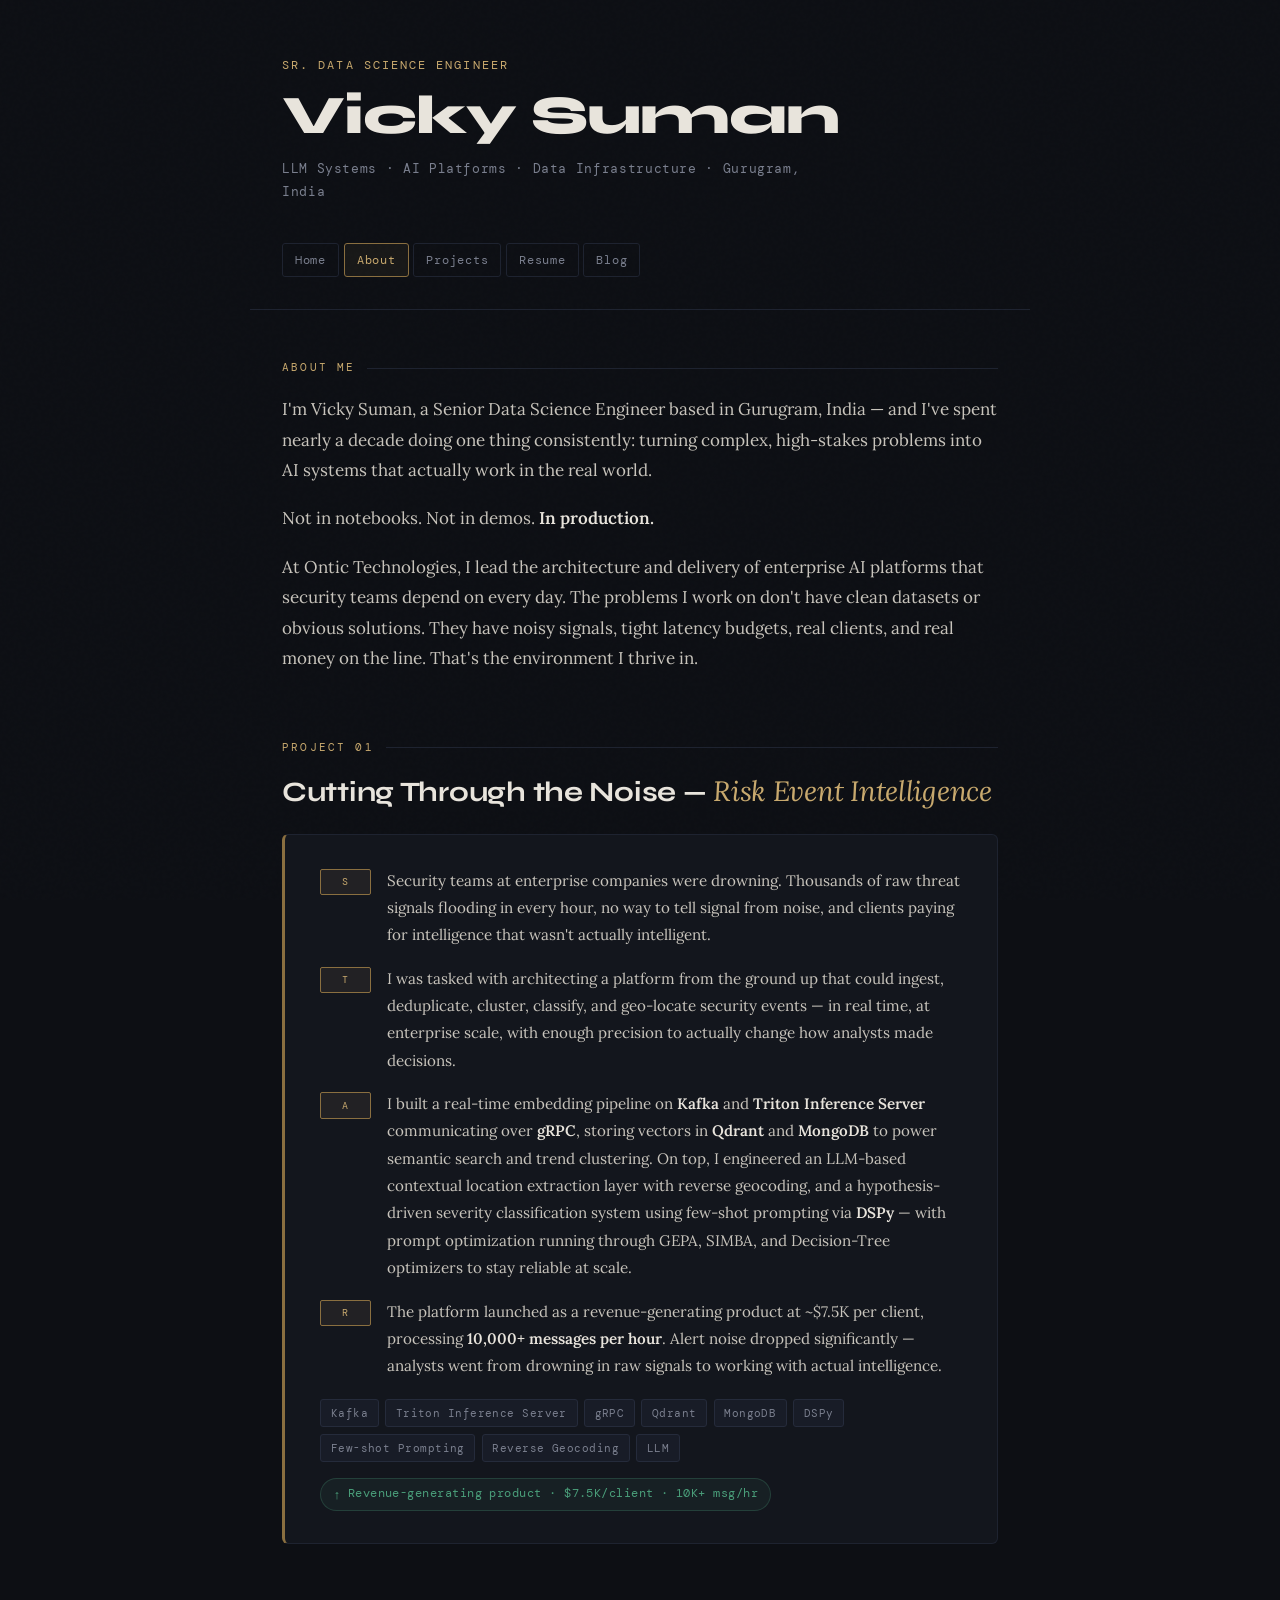
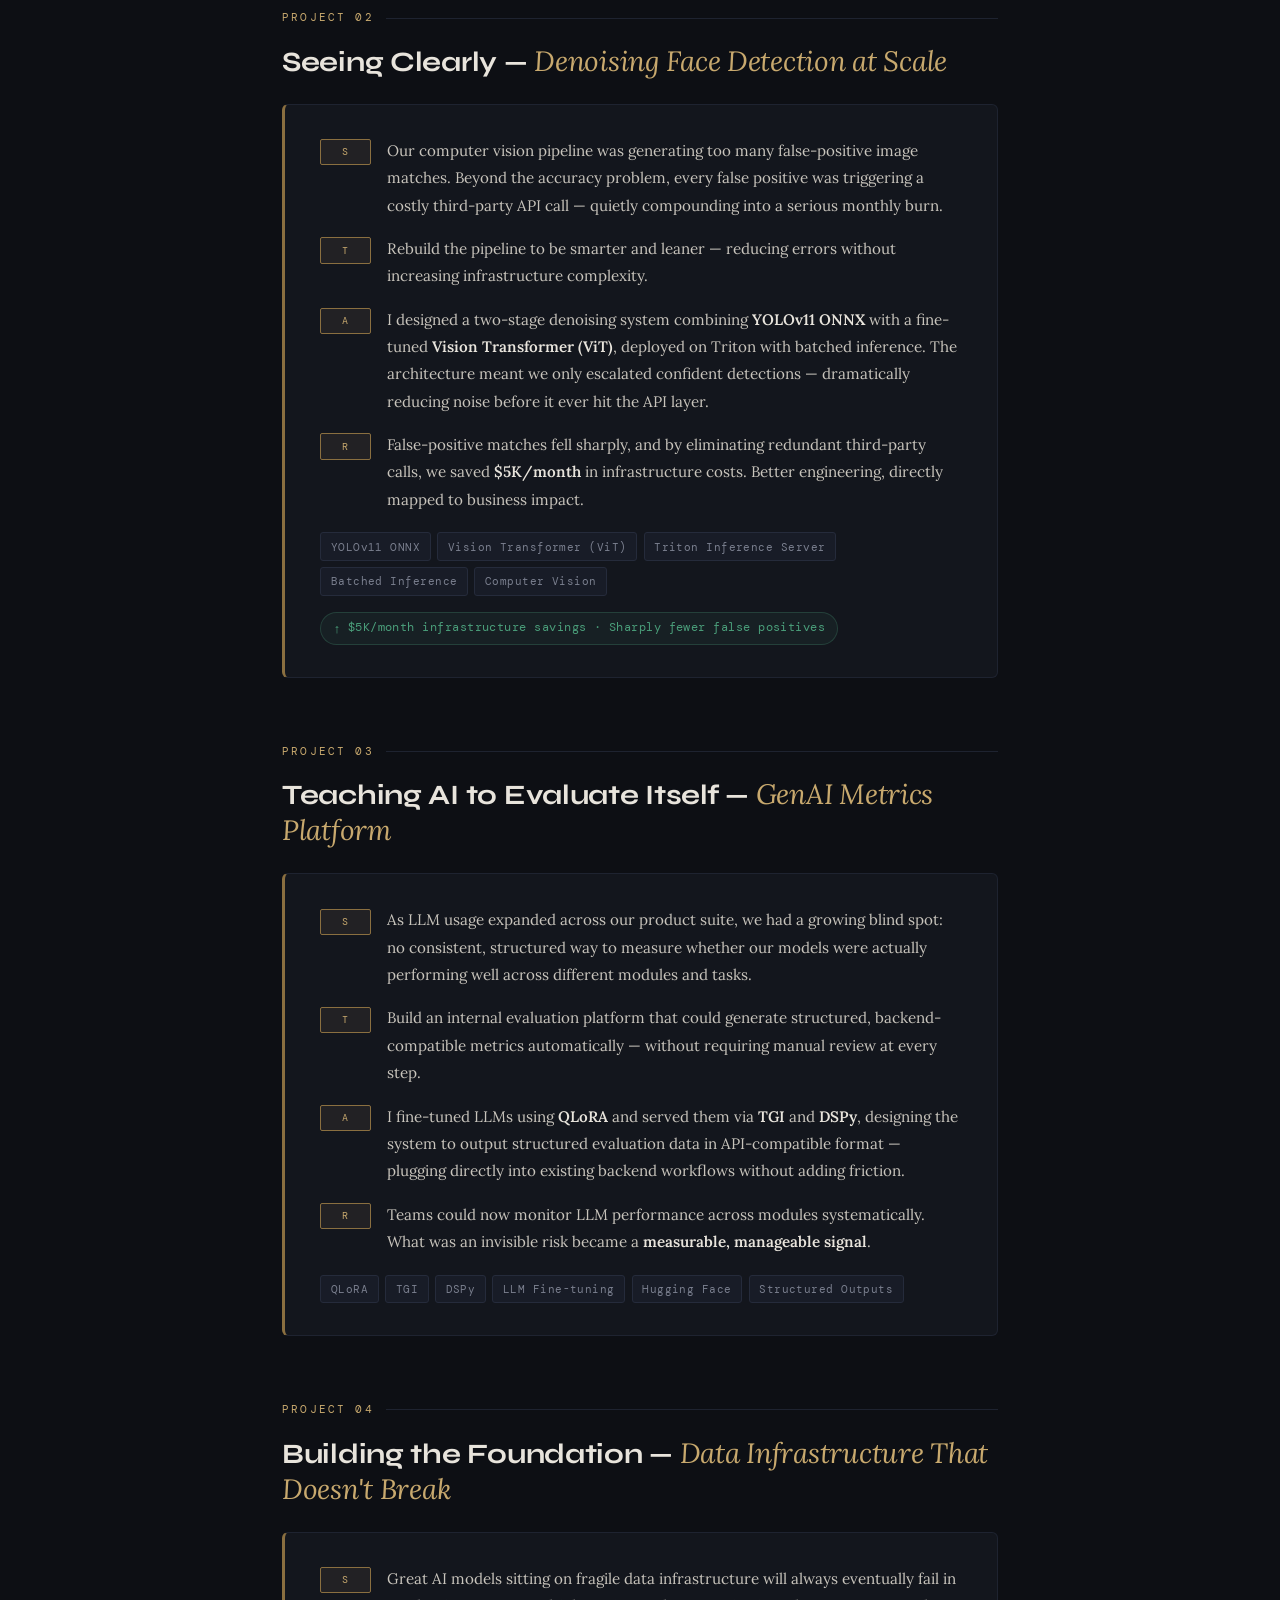
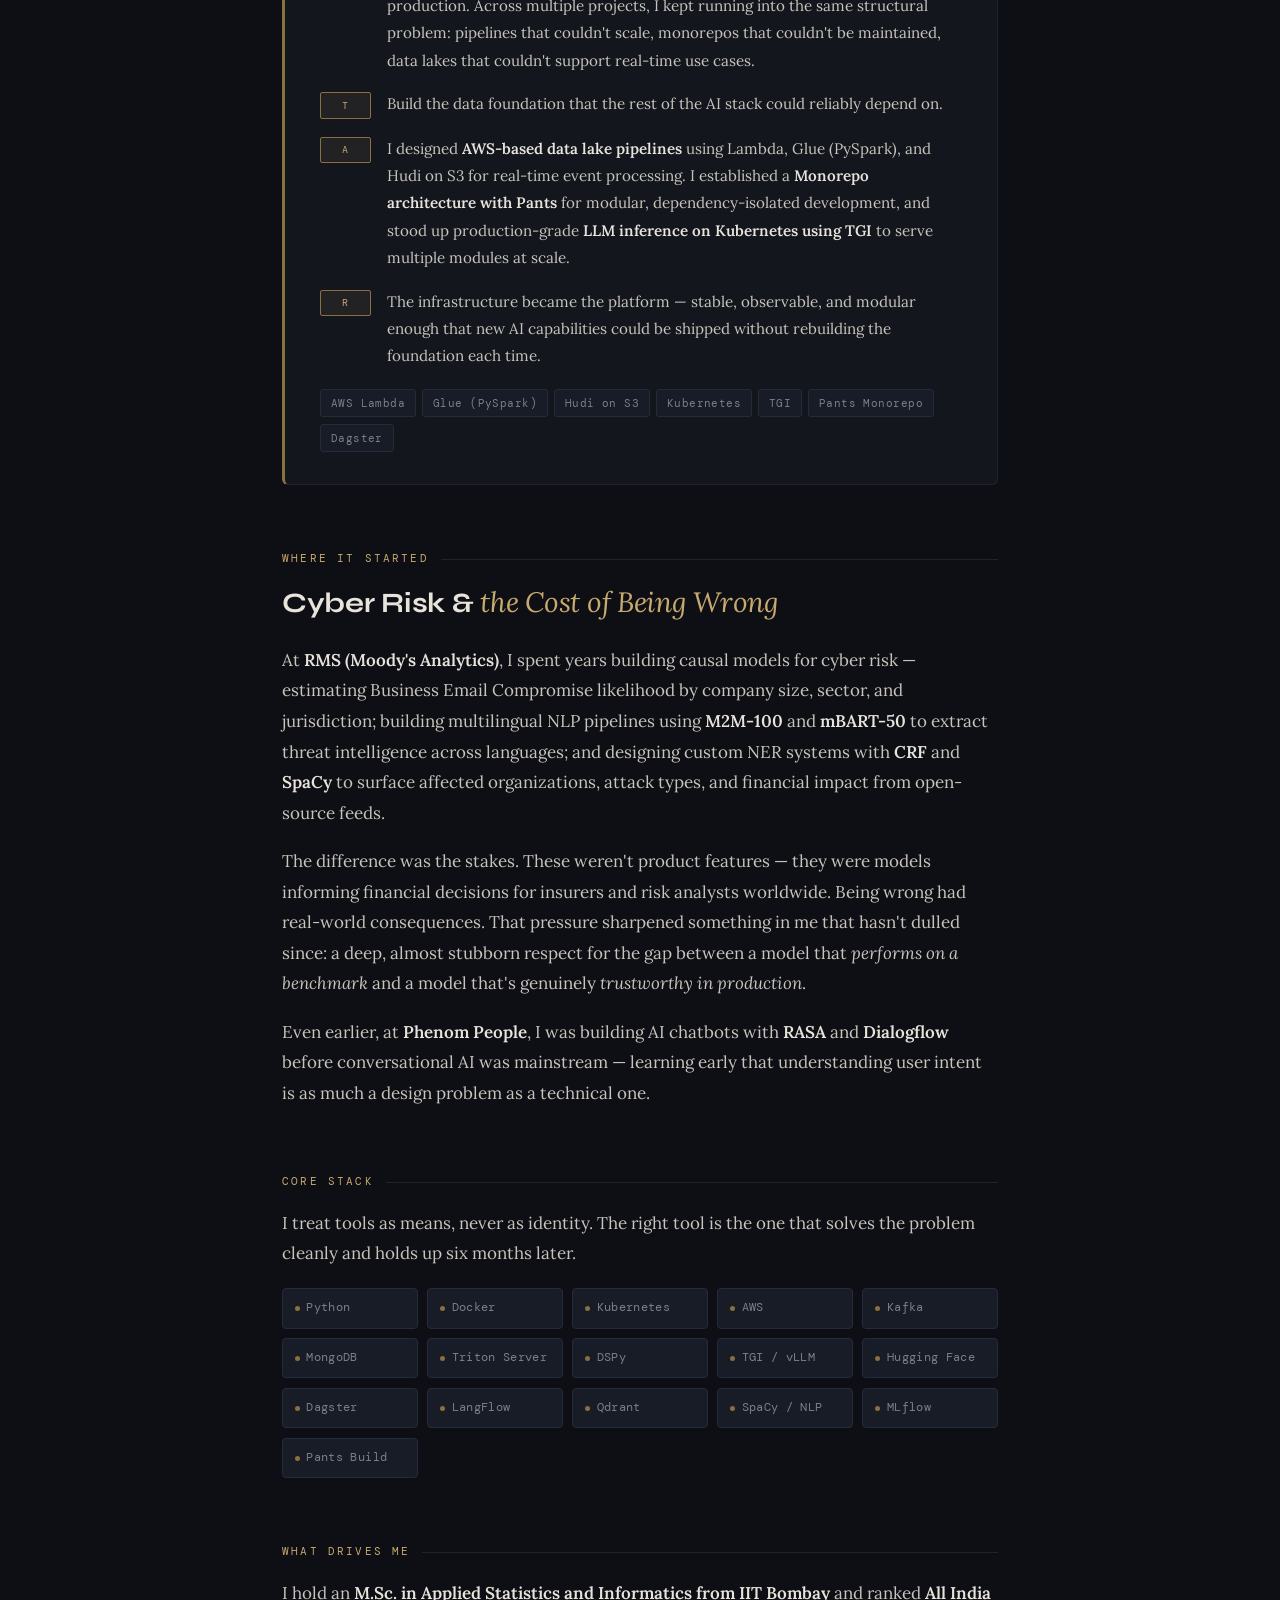
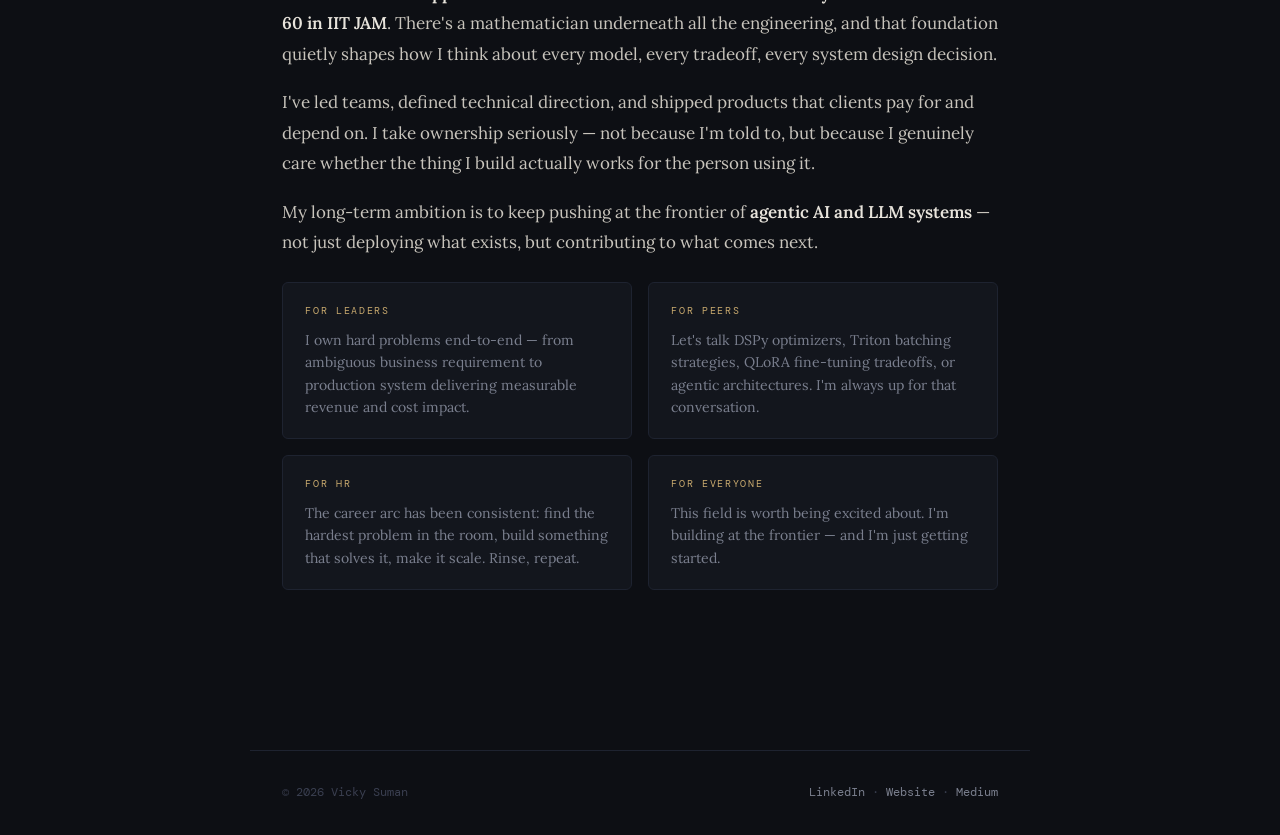
==== about.html @ 4ac32c2b "[github-io][workspace] about me" ====
<!doctype html>
<html lang="en">
<head>
    <meta charset="UTF-8" />
    <meta name="viewport" content="width=device-width, initial-scale=1.0" />
    <meta name="description" content="About Vicky Suman - Senior Data Science Engineer specializing in LLM systems, AI platforms, and data infrastructure" />

    <meta property="og:type" content="website" />
    <meta property="og:title" content="About - Vicky Suman" />
    <meta property="og:description" content="Senior Data Science Engineer architecting scalable, production-grade AI platforms across LLM systems, NLP, computer vision, and distributed data infrastructure." />

    <title>About — Vicky Suman</title>
    <link rel="preconnect" href="https://fonts.googleapis.com">
    <link href="https://fonts.googleapis.com/css2?family=Lora:ital,wght@0,400;0,600;1,400&family=DM+Mono:wght@300;400&family=Syne:wght@400;700;800&display=swap" rel="stylesheet">

    <style>
        :root {
            --bg:           #0d0f14;
            --surface:      #13161d;
            --border:       #1e2330;
            --accent:       #c8a96e;
            --accent-dim:   #8a6f40;
            --text:         #e8e4dc;
            --text-muted:   #7a7f8e;
            --text-faint:   #3a3f50;
            --tag-bg:       #181c27;
            --tag-border:   #252b3b;
            --success:      #4a9e7a;
        }

        *, *::before, *::after { box-sizing: border-box; margin: 0; padding: 0; }

        html { scroll-behavior: smooth; }

        body {
            background: var(--bg);
            color: var(--text);
            font-family: 'Lora', Georgia, serif;
            font-size: 17px;
            line-height: 1.8;
            min-height: 100vh;
            overflow-x: hidden;
        }

        /* ── Noise texture overlay ── */
        body::before {
            content: '';
            position: fixed;
            inset: 0;
            background-image: url("data:image/svg+xml,%3Csvg viewBox='0 0 256 256' xmlns='http://www.w3.org/2000/svg'%3E%3Cfilter id='noise'%3E%3CfeTurbulence type='fractalNoise' baseFrequency='0.9' numOctaves='4' stitchTiles='stitch'/%3E%3C/filter%3E%3Crect width='100%25' height='100%25' filter='url(%23noise)' opacity='0.03'/%3E%3C/svg%3E");
            pointer-events: none;
            z-index: 0;
            opacity: 0.4;
        }

        /* ── Header ── */
        header {
            position: relative;
            padding: 3.5rem 2rem 2.5rem;
            max-width: 780px;
            margin: 0 auto;
            display: flex;
            flex-direction: column;
            gap: 0.4rem;
            animation: fadeUp 0.7s ease both;
        }

        .eyebrow {
            font-family: 'DM Mono', monospace;
            font-size: 0.72rem;
            letter-spacing: 0.18em;
            text-transform: uppercase;
            color: var(--accent);
            margin-bottom: 0.2rem;
        }

        header h1 {
            font-family: 'Syne', sans-serif;
            font-size: clamp(2.2rem, 5vw, 3.4rem);
            font-weight: 800;
            line-height: 1.1;
            letter-spacing: -0.02em;
            color: var(--text);
        }

        header h1 a {
            color: inherit;
            text-decoration: none;
        }

        header p.tagline {
            font-family: 'DM Mono', monospace;
            font-size: 0.8rem;
            color: var(--text-muted);
            letter-spacing: 0.05em;
            margin-top: 0.3rem;
        }

        /* ── Nav ── */
        nav {
            max-width: 780px;
            margin: 0 auto 0;
            padding: 0 2rem 2rem;
            display: flex;
            gap: 0.3rem;
            flex-wrap: wrap;
            animation: fadeUp 0.7s 0.1s ease both;
        }

        nav a {
            font-family: 'DM Mono', monospace;
            font-size: 0.78rem;
            color: var(--text-muted);
            text-decoration: none;
            padding: 0.3rem 0.75rem;
            border: 1px solid var(--border);
            border-radius: 3px;
            transition: all 0.2s;
            letter-spacing: 0.06em;
        }

        nav a:hover, nav a.active {
            color: var(--accent);
            border-color: var(--accent-dim);
            background: rgba(200,169,110,0.06);
        }

        /* ── Divider ── */
        .divider {
            max-width: 780px;
            margin: 0 auto;
            padding: 0 2rem;
            border: none;
            border-top: 1px solid var(--border);
        }

        /* ── Main ── */
        main {
            max-width: 780px;
            margin: 0 auto;
            padding: 3rem 2rem 6rem;
            position: relative;
            z-index: 1;
        }

        /* ── Section ── */
        section {
            margin-bottom: 4rem;
            animation: fadeUp 0.8s ease both;
        }

        section:nth-child(1) { animation-delay: 0.15s; }
        section:nth-child(2) { animation-delay: 0.25s; }
        section:nth-child(3) { animation-delay: 0.35s; }
        section:nth-child(4) { animation-delay: 0.45s; }
        section:nth-child(5) { animation-delay: 0.55s; }
        section:nth-child(6) { animation-delay: 0.65s; }
        section:nth-child(7) { animation-delay: 0.75s; }

        .section-label {
            font-family: 'DM Mono', monospace;
            font-size: 0.68rem;
            letter-spacing: 0.2em;
            text-transform: uppercase;
            color: var(--accent);
            margin-bottom: 1rem;
            display: flex;
            align-items: center;
            gap: 0.75rem;
        }

        .section-label::after {
            content: '';
            flex: 1;
            height: 1px;
            background: var(--border);
        }

        h2.story-title {
            font-family: 'Syne', sans-serif;
            font-size: clamp(1.3rem, 3vw, 1.75rem);
            font-weight: 700;
            line-height: 1.25;
            color: var(--text);
            margin-bottom: 1.5rem;
            letter-spacing: -0.01em;
        }

        h2.story-title em {
            font-style: italic;
            color: var(--accent);
            font-family: 'Lora', serif;
            font-weight: 400;
        }

        p {
            color: #c8c4bc;
            margin-bottom: 1.1rem;
            max-width: 68ch;
        }

        p:last-child { margin-bottom: 0; }

        p strong {
            color: var(--text);
            font-weight: 600;
        }

        /* ── Story card ── */
        .story-card {
            background: var(--surface);
            border: 1px solid var(--border);
            border-left: 3px solid var(--accent-dim);
            border-radius: 6px;
            padding: 2rem 2.2rem;
            margin-bottom: 2rem;
            transition: border-left-color 0.3s;
        }

        .story-card:hover {
            border-left-color: var(--accent);
        }

        /* ── STAR labels inside card ── */
        .star-block {
            display: grid;
            gap: 1rem;
        }

        .star-item {
            display: flex;
            gap: 1rem;
            align-items: flex-start;
        }

        .star-tag {
            font-family: 'DM Mono', monospace;
            font-size: 0.62rem;
            letter-spacing: 0.15em;
            text-transform: uppercase;
            color: var(--accent);
            background: rgba(200,169,110,0.08);
            border: 1px solid var(--accent-dim);
            border-radius: 2px;
            padding: 0.2rem 0.45rem;
            min-width: 3.2rem;
            text-align: center;
            margin-top: 0.15rem;
            flex-shrink: 0;
        }

        .star-item p {
            margin: 0;
            font-size: 0.95rem;
        }

        /* ── Tech tags ── */
        .tags {
            display: flex;
            flex-wrap: wrap;
            gap: 0.4rem;
            margin-top: 1.2rem;
        }

        .tag {
            font-family: 'DM Mono', monospace;
            font-size: 0.7rem;
            letter-spacing: 0.04em;
            color: var(--text-muted);
            background: var(--tag-bg);
            border: 1px solid var(--tag-border);
            border-radius: 3px;
            padding: 0.2rem 0.6rem;
            transition: all 0.2s;
        }

        .tag:hover {
            color: var(--accent);
            border-color: var(--accent-dim);
        }

        /* ── Impact pill ── */
        .impact {
            display: inline-flex;
            align-items: center;
            gap: 0.4rem;
            font-family: 'DM Mono', monospace;
            font-size: 0.72rem;
            color: var(--success);
            background: rgba(74,158,122,0.08);
            border: 1px solid rgba(74,158,122,0.25);
            border-radius: 20px;
            padding: 0.25rem 0.75rem;
            margin-top: 1rem;
            letter-spacing: 0.04em;
        }

        .impact::before { content: '↑'; font-size: 0.8rem; }

        /* ── Stack grid ── */
        .stack-grid {
            display: grid;
            grid-template-columns: repeat(auto-fill, minmax(130px, 1fr));
            gap: 0.6rem;
            margin-top: 1.2rem;
        }

        .stack-item {
            background: var(--tag-bg);
            border: 1px solid var(--tag-border);
            border-radius: 4px;
            padding: 0.55rem 0.75rem;
            font-family: 'DM Mono', monospace;
            font-size: 0.72rem;
            color: var(--text-muted);
            letter-spacing: 0.03em;
            transition: all 0.2s;
            display: flex;
            align-items: center;
            gap: 0.4rem;
        }

        .stack-item:hover {
            color: var(--accent);
            border-color: var(--accent-dim);
            background: rgba(200,169,110,0.05);
        }

        .stack-dot {
            width: 5px;
            height: 5px;
            border-radius: 50%;
            background: var(--accent-dim);
            flex-shrink: 0;
        }

        /* ── Closing callouts ── */
        .callout-grid {
            display: grid;
            grid-template-columns: 1fr 1fr;
            gap: 1rem;
            margin-top: 1.5rem;
        }

        @media (max-width: 540px) {
            .callout-grid { grid-template-columns: 1fr; }
        }

        .callout {
            background: var(--surface);
            border: 1px solid var(--border);
            border-radius: 6px;
            padding: 1.2rem 1.4rem;
        }

        .callout-label {
            font-family: 'DM Mono', monospace;
            font-size: 0.65rem;
            letter-spacing: 0.16em;
            text-transform: uppercase;
            color: var(--accent);
            margin-bottom: 0.5rem;
        }

        .callout p {
            font-size: 0.88rem;
            color: var(--text-muted);
            margin: 0;
            line-height: 1.6;
        }

        /* ── Footer ── */
        footer {
            max-width: 780px;
            margin: 0 auto;
            padding: 2rem;
            border-top: 1px solid var(--border);
            font-family: 'DM Mono', monospace;
            font-size: 0.72rem;
            color: var(--text-faint);
            display: flex;
            justify-content: space-between;
            align-items: center;
            flex-wrap: wrap;
            gap: 0.5rem;
        }

        footer a {
            color: var(--text-muted);
            text-decoration: none;
            transition: color 0.2s;
        }

        footer a:hover { color: var(--accent); }

        /* ── Animations ── */
        @keyframes fadeUp {
            from { opacity: 0; transform: translateY(18px); }
            to   { opacity: 1; transform: translateY(0); }
        }

        /* ── Responsive ── */
        @media (max-width: 600px) {
            header, nav, main, footer { padding-left: 1.25rem; padding-right: 1.25rem; }
            .story-card { padding: 1.4rem 1.5rem; }
        }
    </style>
</head>
<body>

    <header>
        <span class="eyebrow">Sr. Data Science Engineer</span>
        <h1><a href="/">Vicky Suman</a></h1>
        <p class="tagline">LLM Systems · AI Platforms · Data Infrastructure · Gurugram, India</p>
    </header>

    <nav>
        <a href="/">Home</a>
        <a href="/about.html" class="active">About</a>
        <a href="/projects.html">Projects</a>
        <a href="/resume.html">Resume</a>
        <a href="https://medium.com/@vickysuman" target="_blank">Blog</a>
    </nav>

    <hr class="divider" />

    <main>

        <!-- ── Intro ── -->
        <section id="intro">
            <div class="section-label">About Me</div>
            <p>
                I'm Vicky Suman, a Senior Data Science Engineer based in Gurugram, India — and I've spent nearly a decade doing one thing consistently: turning complex, high-stakes problems into AI systems that actually work in the real world.
            </p>
            <p>Not in notebooks. Not in demos. <strong>In production.</strong></p>
            <p>
                At Ontic Technologies, I lead the architecture and delivery of enterprise AI platforms that security teams depend on every day. The problems I work on don't have clean datasets or obvious solutions. They have noisy signals, tight latency budgets, real clients, and real money on the line. That's the environment I thrive in.
            </p>
        </section>

        <!-- ── Story 1 ── -->
        <section id="risk-intelligence">
            <div class="section-label">Project 01</div>
            <h2 class="story-title">Cutting Through the Noise — <em>Risk Event Intelligence</em></h2>

            <div class="story-card">
                <div class="star-block">
                    <div class="star-item">
                        <span class="star-tag">S</span>
                        <p>Security teams at enterprise companies were drowning. Thousands of raw threat signals flooding in every hour, no way to tell signal from noise, and clients paying for intelligence that wasn't actually intelligent.</p>
                    </div>
                    <div class="star-item">
                        <span class="star-tag">T</span>
                        <p>I was tasked with architecting a platform from the ground up that could ingest, deduplicate, cluster, classify, and geo-locate security events — in real time, at enterprise scale, with enough precision to actually change how analysts made decisions.</p>
                    </div>
                    <div class="star-item">
                        <span class="star-tag">A</span>
                        <p>I built a real-time embedding pipeline on <strong>Kafka</strong> and <strong>Triton Inference Server</strong> communicating over <strong>gRPC</strong>, storing vectors in <strong>Qdrant</strong> and <strong>MongoDB</strong> to power semantic search and trend clustering. On top, I engineered an LLM-based contextual location extraction layer with reverse geocoding, and a hypothesis-driven severity classification system using few-shot prompting via <strong>DSPy</strong> — with prompt optimization running through GEPA, SIMBA, and Decision-Tree optimizers to stay reliable at scale.</p>
                    </div>
                    <div class="star-item">
                        <span class="star-tag">R</span>
                        <p>The platform launched as a revenue-generating product at ~$7.5K per client, processing <strong>10,000+ messages per hour</strong>. Alert noise dropped significantly — analysts went from drowning in raw signals to working with actual intelligence.</p>
                    </div>
                </div>
                <div class="tags">
                    <span class="tag">Kafka</span><span class="tag">Triton Inference Server</span><span class="tag">gRPC</span>
                    <span class="tag">Qdrant</span><span class="tag">MongoDB</span><span class="tag">DSPy</span>
                    <span class="tag">Few-shot Prompting</span><span class="tag">Reverse Geocoding</span><span class="tag">LLM</span>
                </div>
                <div class="impact">Revenue-generating product · $7.5K/client · 10K+ msg/hr</div>
            </div>
        </section>

        <!-- ── Story 2 ── -->
        <section id="face-detection">
            <div class="section-label">Project 02</div>
            <h2 class="story-title">Seeing Clearly — <em>Denoising Face Detection at Scale</em></h2>

            <div class="story-card">
                <div class="star-block">
                    <div class="star-item">
                        <span class="star-tag">S</span>
                        <p>Our computer vision pipeline was generating too many false-positive image matches. Beyond the accuracy problem, every false positive was triggering a costly third-party API call — quietly compounding into a serious monthly burn.</p>
                    </div>
                    <div class="star-item">
                        <span class="star-tag">T</span>
                        <p>Rebuild the pipeline to be smarter and leaner — reducing errors without increasing infrastructure complexity.</p>
                    </div>
                    <div class="star-item">
                        <span class="star-tag">A</span>
                        <p>I designed a two-stage denoising system combining <strong>YOLOv11 ONNX</strong> with a fine-tuned <strong>Vision Transformer (ViT)</strong>, deployed on Triton with batched inference. The architecture meant we only escalated confident detections — dramatically reducing noise before it ever hit the API layer.</p>
                    </div>
                    <div class="star-item">
                        <span class="star-tag">R</span>
                        <p>False-positive matches fell sharply, and by eliminating redundant third-party calls, we saved <strong>$5K/month</strong> in infrastructure costs. Better engineering, directly mapped to business impact.</p>
                    </div>
                </div>
                <div class="tags">
                    <span class="tag">YOLOv11 ONNX</span><span class="tag">Vision Transformer (ViT)</span>
                    <span class="tag">Triton Inference Server</span><span class="tag">Batched Inference</span><span class="tag">Computer Vision</span>
                </div>
                <div class="impact">$5K/month infrastructure savings · Sharply fewer false positives</div>
            </div>
        </section>

        <!-- ── Story 3 ── -->
        <section id="genai-metrics">
            <div class="section-label">Project 03</div>
            <h2 class="story-title">Teaching AI to Evaluate Itself — <em>GenAI Metrics Platform</em></h2>

            <div class="story-card">
                <div class="star-block">
                    <div class="star-item">
                        <span class="star-tag">S</span>
                        <p>As LLM usage expanded across our product suite, we had a growing blind spot: no consistent, structured way to measure whether our models were actually performing well across different modules and tasks.</p>
                    </div>
                    <div class="star-item">
                        <span class="star-tag">T</span>
                        <p>Build an internal evaluation platform that could generate structured, backend-compatible metrics automatically — without requiring manual review at every step.</p>
                    </div>
                    <div class="star-item">
                        <span class="star-tag">A</span>
                        <p>I fine-tuned LLMs using <strong>QLoRA</strong> and served them via <strong>TGI</strong> and <strong>DSPy</strong>, designing the system to output structured evaluation data in API-compatible format — plugging directly into existing backend workflows without adding friction.</p>
                    </div>
                    <div class="star-item">
                        <span class="star-tag">R</span>
                        <p>Teams could now monitor LLM performance across modules systematically. What was an invisible risk became a <strong>measurable, manageable signal</strong>.</p>
                    </div>
                </div>
                <div class="tags">
                    <span class="tag">QLoRA</span><span class="tag">TGI</span><span class="tag">DSPy</span>
                    <span class="tag">LLM Fine-tuning</span><span class="tag">Hugging Face</span><span class="tag">Structured Outputs</span>
                </div>
            </div>
        </section>

        <!-- ── Story 4 ── -->
        <section id="data-infra">
            <div class="section-label">Project 04</div>
            <h2 class="story-title">Building the Foundation — <em>Data Infrastructure That Doesn't Break</em></h2>

            <div class="story-card">
                <div class="star-block">
                    <div class="star-item">
                        <span class="star-tag">S</span>
                        <p>Great AI models sitting on fragile data infrastructure will always eventually fail in production. Across multiple projects, I kept running into the same structural problem: pipelines that couldn't scale, monorepos that couldn't be maintained, data lakes that couldn't support real-time use cases.</p>
                    </div>
                    <div class="star-item">
                        <span class="star-tag">T</span>
                        <p>Build the data foundation that the rest of the AI stack could reliably depend on.</p>
                    </div>
                    <div class="star-item">
                        <span class="star-tag">A</span>
                        <p>I designed <strong>AWS-based data lake pipelines</strong> using Lambda, Glue (PySpark), and Hudi on S3 for real-time event processing. I established a <strong>Monorepo architecture with Pants</strong> for modular, dependency-isolated development, and stood up production-grade <strong>LLM inference on Kubernetes using TGI</strong> to serve multiple modules at scale.</p>
                    </div>
                    <div class="star-item">
                        <span class="star-tag">R</span>
                        <p>The infrastructure became the platform — stable, observable, and modular enough that new AI capabilities could be shipped without rebuilding the foundation each time.</p>
                    </div>
                </div>
                <div class="tags">
                    <span class="tag">AWS Lambda</span><span class="tag">Glue (PySpark)</span><span class="tag">Hudi on S3</span>
                    <span class="tag">Kubernetes</span><span class="tag">TGI</span><span class="tag">Pants Monorepo</span><span class="tag">Dagster</span>
                </div>
            </div>
        </section>

        <!-- ── Origins ── -->
        <section id="origins">
            <div class="section-label">Where It Started</div>
            <h2 class="story-title">Cyber Risk & <em>the Cost of Being Wrong</em></h2>
            <p>
                At <strong>RMS (Moody's Analytics)</strong>, I spent years building causal models for cyber risk — estimating Business Email Compromise likelihood by company size, sector, and jurisdiction; building multilingual NLP pipelines using <strong>M2M-100</strong> and <strong>mBART-50</strong> to extract threat intelligence across languages; and designing custom NER systems with <strong>CRF</strong> and <strong>SpaCy</strong> to surface affected organizations, attack types, and financial impact from open-source feeds.
            </p>
            <p>
                The difference was the stakes. These weren't product features — they were models informing financial decisions for insurers and risk analysts worldwide. Being wrong had real-world consequences. That pressure sharpened something in me that hasn't dulled since: a deep, almost stubborn respect for the gap between a model that <em>performs on a benchmark</em> and a model that's genuinely <em>trustworthy in production</em>.
            </p>
            <p>
                Even earlier, at <strong>Phenom People</strong>, I was building AI chatbots with <strong>RASA</strong> and <strong>Dialogflow</strong> before conversational AI was mainstream — learning early that understanding user intent is as much a design problem as a technical one.
            </p>
        </section>

        <!-- ── Stack ── -->
        <section id="stack">
            <div class="section-label">Core Stack</div>
            <p>I treat tools as means, never as identity. The right tool is the one that solves the problem cleanly and holds up six months later.</p>
            <div class="stack-grid">
                <div class="stack-item"><span class="stack-dot"></span>Python</div>
                <div class="stack-item"><span class="stack-dot"></span>Docker</div>
                <div class="stack-item"><span class="stack-dot"></span>Kubernetes</div>
                <div class="stack-item"><span class="stack-dot"></span>AWS</div>
                <div class="stack-item"><span class="stack-dot"></span>Kafka</div>
                <div class="stack-item"><span class="stack-dot"></span>MongoDB</div>
                <div class="stack-item"><span class="stack-dot"></span>Triton Server</div>
                <div class="stack-item"><span class="stack-dot"></span>DSPy</div>
                <div class="stack-item"><span class="stack-dot"></span>TGI / vLLM</div>
                <div class="stack-item"><span class="stack-dot"></span>Hugging Face</div>
                <div class="stack-item"><span class="stack-dot"></span>Dagster</div>
                <div class="stack-item"><span class="stack-dot"></span>LangFlow</div>
                <div class="stack-item"><span class="stack-dot"></span>Qdrant</div>
                <div class="stack-item"><span class="stack-dot"></span>SpaCy / NLP</div>
                <div class="stack-item"><span class="stack-dot"></span>MLflow</div>
                <div class="stack-item"><span class="stack-dot"></span>Pants Build</div>
            </div>
        </section>

        <!-- ── What Drives Me ── -->
        <section id="drives-me">
            <div class="section-label">What Drives Me</div>
            <p>
                I hold an <strong>M.Sc. in Applied Statistics and Informatics from IIT Bombay</strong> and ranked <strong>All India 60 in IIT JAM</strong>. There's a mathematician underneath all the engineering, and that foundation quietly shapes how I think about every model, every tradeoff, every system design decision.
            </p>
            <p>
                I've led teams, defined technical direction, and shipped products that clients pay for and depend on. I take ownership seriously — not because I'm told to, but because I genuinely care whether the thing I build actually works for the person using it.
            </p>
            <p>
                My long-term ambition is to keep pushing at the frontier of <strong>agentic AI and LLM systems</strong> — not just deploying what exists, but contributing to what comes next.
            </p>

            <div class="callout-grid">
                <div class="callout">
                    <div class="callout-label">For Leaders</div>
                    <p>I own hard problems end-to-end — from ambiguous business requirement to production system delivering measurable revenue and cost impact.</p>
                </div>
                <div class="callout">
                    <div class="callout-label">For Peers</div>
                    <p>Let's talk DSPy optimizers, Triton batching strategies, QLoRA fine-tuning tradeoffs, or agentic architectures. I'm always up for that conversation.</p>
                </div>
                <div class="callout">
                    <div class="callout-label">For HR</div>
                    <p>The career arc has been consistent: find the hardest problem in the room, build something that solves it, make it scale. Rinse, repeat.</p>
                </div>
                <div class="callout">
                    <div class="callout-label">For Everyone</div>
                    <p>This field is worth being excited about. I'm building at the frontier — and I'm just getting started.</p>
                </div>
            </div>
        </section>

    </main>

    <footer>
        <span>© 2026 Vicky Suman</span>
        <span>
            <a href="https://www.linkedin.com/in/vicky-suman-3a22a0123/" target="_blank">LinkedIn</a> ·
            <a href="https://vsuman-ai.github.io/" target="_blank">Website</a> ·
            <a href="https://medium.com/@vickysuman" target="_blank">Medium</a>
        </span>
    </footer>

</body>
</html>
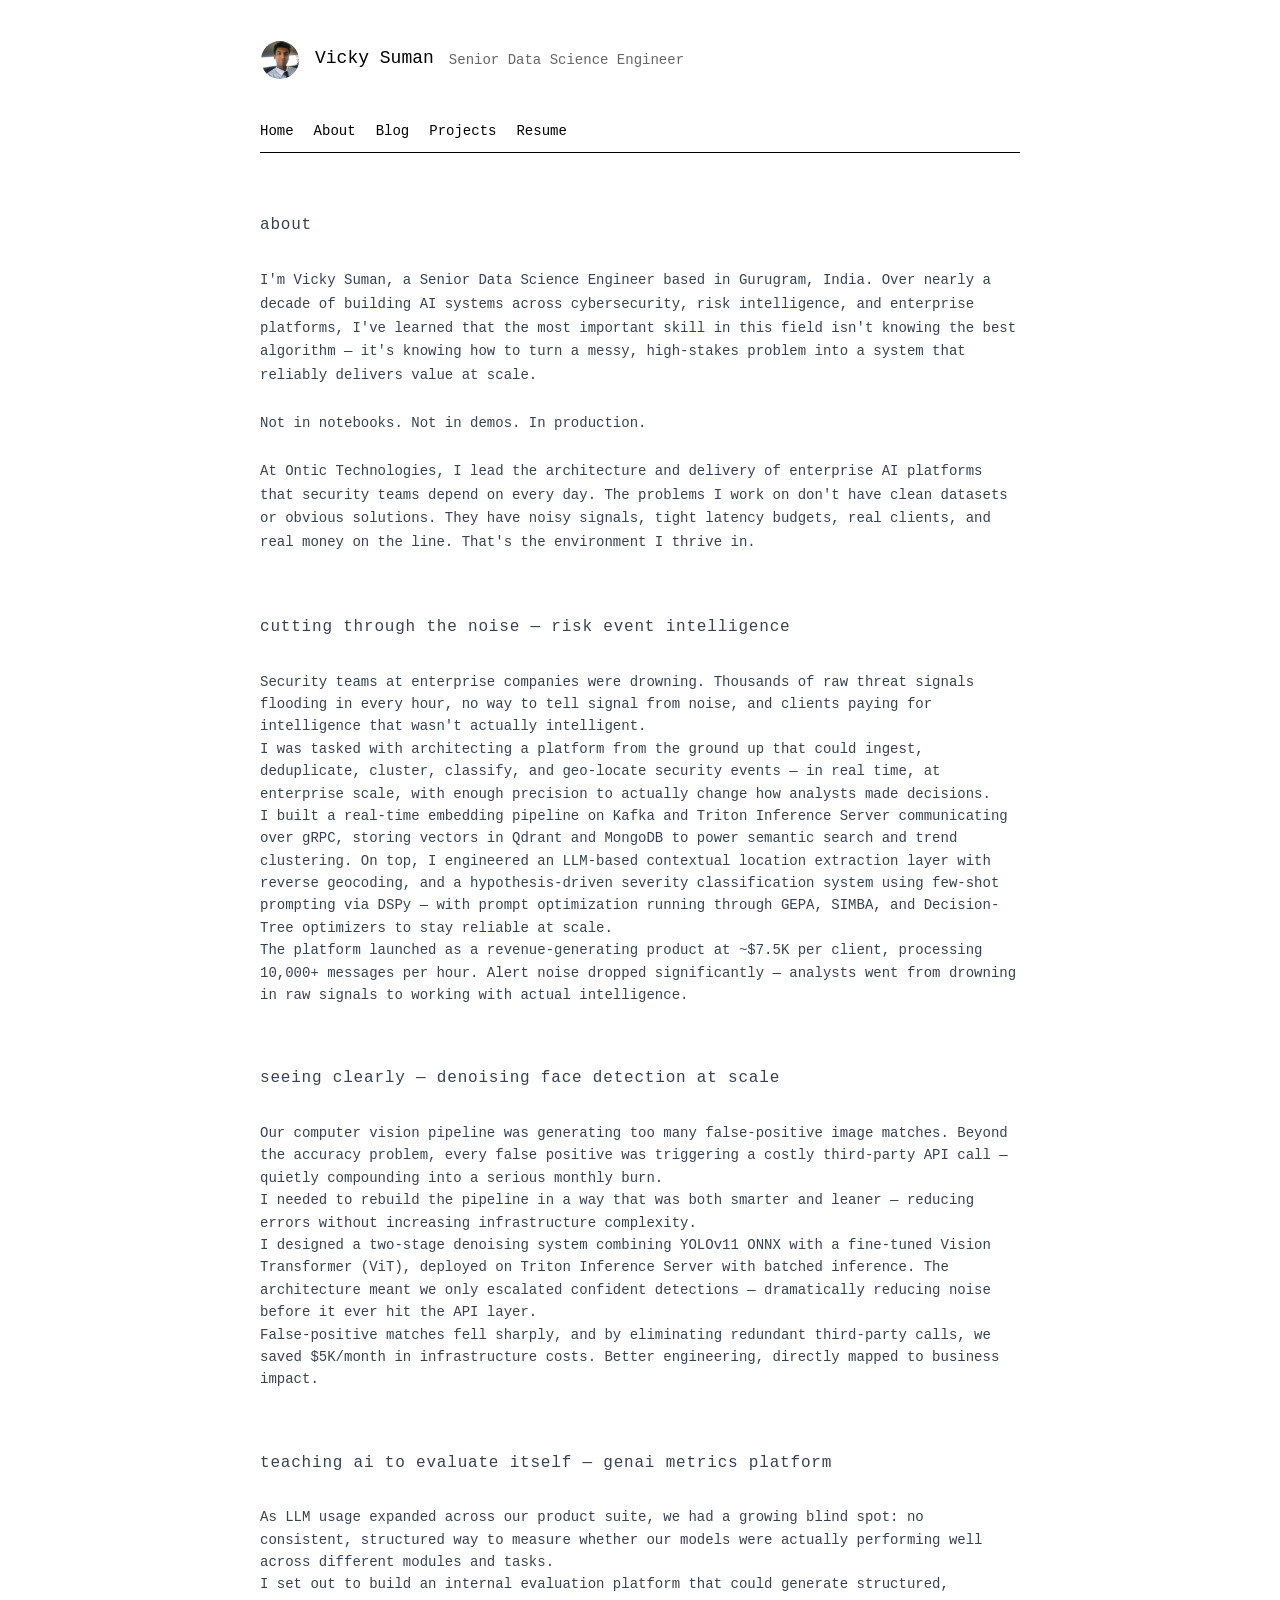
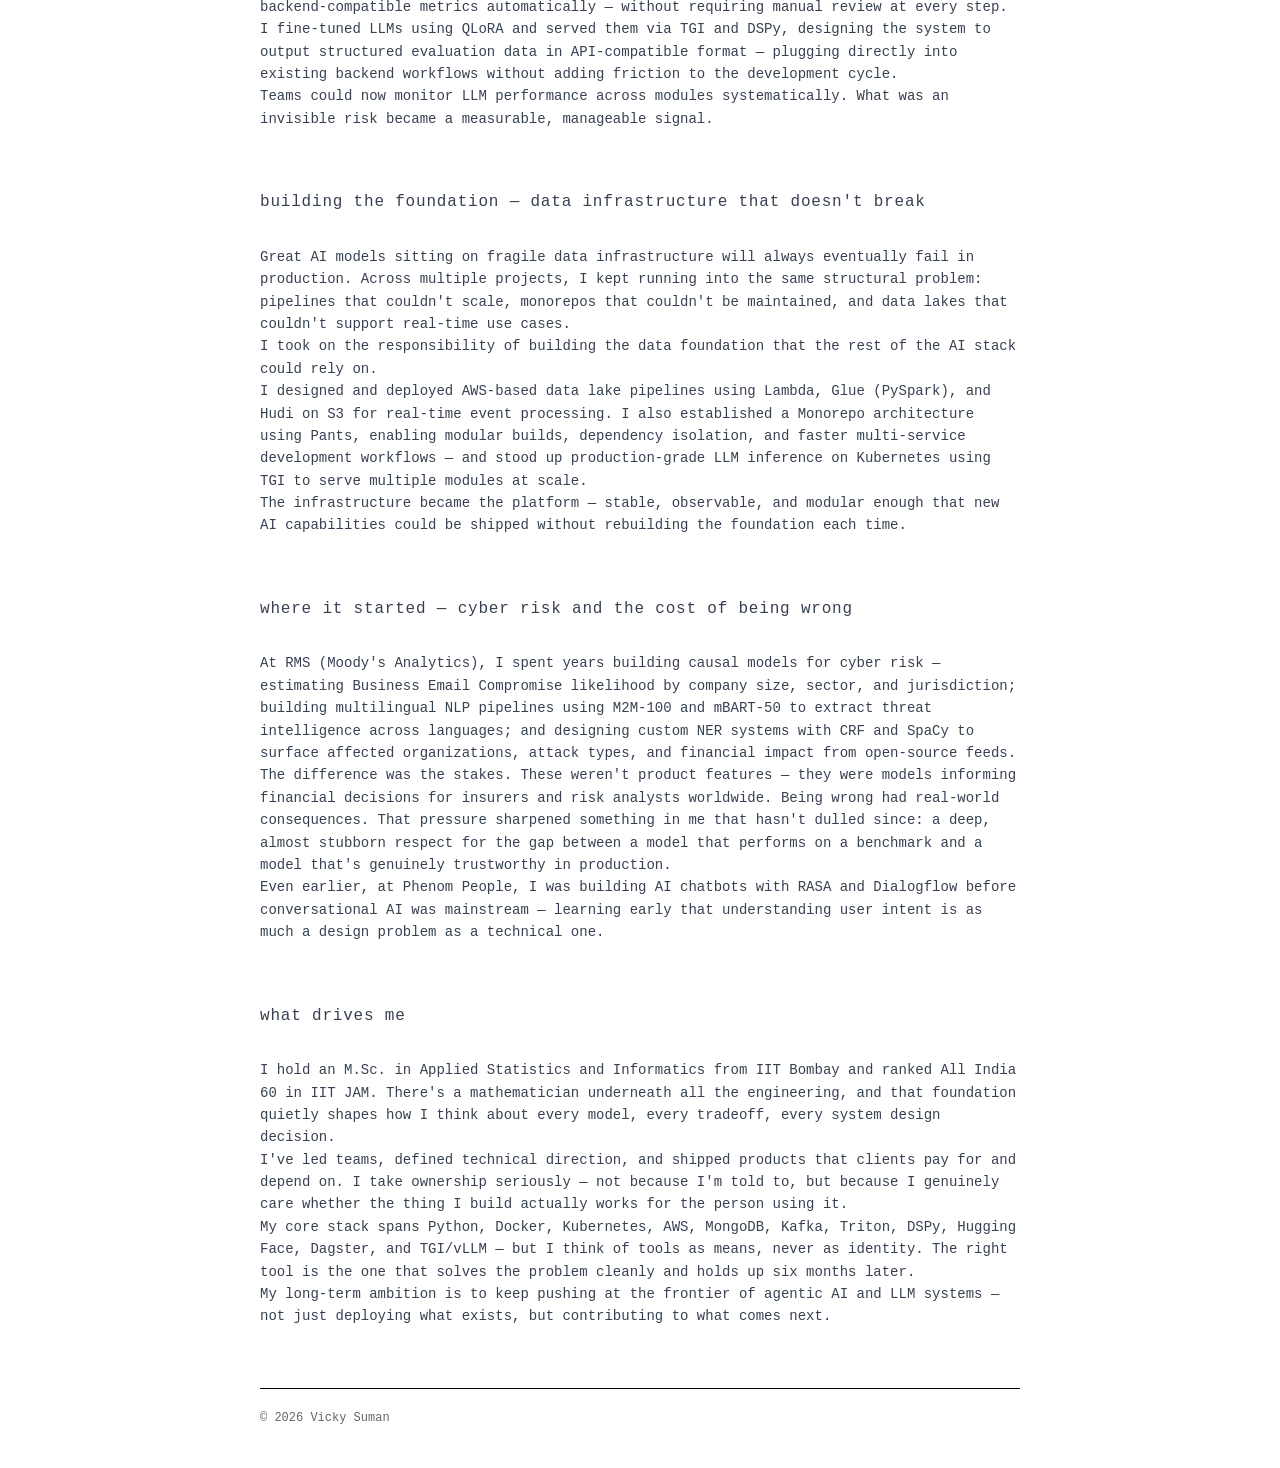
==== commit 3d8003d5: "[github-io][workspace] about me" ====
--- a/about.html
+++ b/about.html
@@ -1,652 +1,297 @@
 <!doctype html>
 <html lang="en">
-<head>
-    <meta charset="UTF-8" />
-    <meta name="viewport" content="width=device-width, initial-scale=1.0" />
-    <meta name="description" content="About Vicky Suman - Senior Data Science Engineer specializing in LLM systems, AI platforms, and data infrastructure" />
-
-    <meta property="og:type" content="website" />
-    <meta property="og:title" content="About - Vicky Suman" />
-    <meta property="og:description" content="Senior Data Science Engineer architecting scalable, production-grade AI platforms across LLM systems, NLP, computer vision, and distributed data infrastructure." />
-
-    <title>About — Vicky Suman</title>
-    <link rel="preconnect" href="https://fonts.googleapis.com">
-    <link href="https://fonts.googleapis.com/css2?family=Lora:ital,wght@0,400;0,600;1,400&family=DM+Mono:wght@300;400&family=Syne:wght@400;700;800&display=swap" rel="stylesheet">
-
-    <style>
-        :root {
-            --bg:           #0d0f14;
-            --surface:      #13161d;
-            --border:       #1e2330;
-            --accent:       #c8a96e;
-            --accent-dim:   #8a6f40;
-            --text:         #e8e4dc;
-            --text-muted:   #7a7f8e;
-            --text-faint:   #3a3f50;
-            --tag-bg:       #181c27;
-            --tag-border:   #252b3b;
-            --success:      #4a9e7a;
-        }
-
-        *, *::before, *::after { box-sizing: border-box; margin: 0; padding: 0; }
-
-        html { scroll-behavior: smooth; }
-
-        body {
-            background: var(--bg);
-            color: var(--text);
-            font-family: 'Lora', Georgia, serif;
-            font-size: 17px;
-            line-height: 1.8;
-            min-height: 100vh;
-            overflow-x: hidden;
-        }
-
-        /* ── Noise texture overlay ── */
-        body::before {
-            content: '';
-            position: fixed;
-            inset: 0;
-            background-image: url("data:image/svg+xml,%3Csvg viewBox='0 0 256 256' xmlns='http://www.w3.org/2000/svg'%3E%3Cfilter id='noise'%3E%3CfeTurbulence type='fractalNoise' baseFrequency='0.9' numOctaves='4' stitchTiles='stitch'/%3E%3C/filter%3E%3Crect width='100%25' height='100%25' filter='url(%23noise)' opacity='0.03'/%3E%3C/svg%3E");
-            pointer-events: none;
-            z-index: 0;
-            opacity: 0.4;
-        }
-
-        /* ── Header ── */
-        header {
-            position: relative;
-            padding: 3.5rem 2rem 2.5rem;
-            max-width: 780px;
-            margin: 0 auto;
-            display: flex;
-            flex-direction: column;
-            gap: 0.4rem;
-            animation: fadeUp 0.7s ease both;
-        }
-
-        .eyebrow {
-            font-family: 'DM Mono', monospace;
-            font-size: 0.72rem;
-            letter-spacing: 0.18em;
-            text-transform: uppercase;
-            color: var(--accent);
-            margin-bottom: 0.2rem;
-        }
-
-        header h1 {
-            font-family: 'Syne', sans-serif;
-            font-size: clamp(2.2rem, 5vw, 3.4rem);
-            font-weight: 800;
-            line-height: 1.1;
-            letter-spacing: -0.02em;
-            color: var(--text);
-        }
-
-        header h1 a {
-            color: inherit;
-            text-decoration: none;
-        }
-
-        header p.tagline {
-            font-family: 'DM Mono', monospace;
-            font-size: 0.8rem;
-            color: var(--text-muted);
-            letter-spacing: 0.05em;
-            margin-top: 0.3rem;
-        }
-
-        /* ── Nav ── */
-        nav {
-            max-width: 780px;
-            margin: 0 auto 0;
-            padding: 0 2rem 2rem;
-            display: flex;
-            gap: 0.3rem;
-            flex-wrap: wrap;
-            animation: fadeUp 0.7s 0.1s ease both;
-        }
-
-        nav a {
-            font-family: 'DM Mono', monospace;
-            font-size: 0.78rem;
-            color: var(--text-muted);
-            text-decoration: none;
-            padding: 0.3rem 0.75rem;
-            border: 1px solid var(--border);
-            border-radius: 3px;
-            transition: all 0.2s;
-            letter-spacing: 0.06em;
-        }
-
-        nav a:hover, nav a.active {
-            color: var(--accent);
-            border-color: var(--accent-dim);
-            background: rgba(200,169,110,0.06);
-        }
-
-        /* ── Divider ── */
-        .divider {
-            max-width: 780px;
-            margin: 0 auto;
-            padding: 0 2rem;
-            border: none;
-            border-top: 1px solid var(--border);
-        }
-
-        /* ── Main ── */
-        main {
-            max-width: 780px;
-            margin: 0 auto;
-            padding: 3rem 2rem 6rem;
-            position: relative;
-            z-index: 1;
-        }
-
-        /* ── Section ── */
-        section {
-            margin-bottom: 4rem;
-            animation: fadeUp 0.8s ease both;
-        }
-
-        section:nth-child(1) { animation-delay: 0.15s; }
-        section:nth-child(2) { animation-delay: 0.25s; }
-        section:nth-child(3) { animation-delay: 0.35s; }
-        section:nth-child(4) { animation-delay: 0.45s; }
-        section:nth-child(5) { animation-delay: 0.55s; }
-        section:nth-child(6) { animation-delay: 0.65s; }
-        section:nth-child(7) { animation-delay: 0.75s; }
-
-        .section-label {
-            font-family: 'DM Mono', monospace;
-            font-size: 0.68rem;
-            letter-spacing: 0.2em;
-            text-transform: uppercase;
-            color: var(--accent);
-            margin-bottom: 1rem;
-            display: flex;
-            align-items: center;
-            gap: 0.75rem;
-        }
-
-        .section-label::after {
-            content: '';
-            flex: 1;
-            height: 1px;
-            background: var(--border);
-        }
-
-        h2.story-title {
-            font-family: 'Syne', sans-serif;
-            font-size: clamp(1.3rem, 3vw, 1.75rem);
-            font-weight: 700;
-            line-height: 1.25;
-            color: var(--text);
-            margin-bottom: 1.5rem;
-            letter-spacing: -0.01em;
-        }
-
-        h2.story-title em {
-            font-style: italic;
-            color: var(--accent);
-            font-family: 'Lora', serif;
-            font-weight: 400;
-        }
-
-        p {
-            color: #c8c4bc;
-            margin-bottom: 1.1rem;
-            max-width: 68ch;
-        }
-
-        p:last-child { margin-bottom: 0; }
-
-        p strong {
-            color: var(--text);
-            font-weight: 600;
-        }
-
-        /* ── Story card ── */
-        .story-card {
-            background: var(--surface);
-            border: 1px solid var(--border);
-            border-left: 3px solid var(--accent-dim);
-            border-radius: 6px;
-            padding: 2rem 2.2rem;
-            margin-bottom: 2rem;
-            transition: border-left-color 0.3s;
-        }
-
-        .story-card:hover {
-            border-left-color: var(--accent);
-        }
-
-        /* ── STAR labels inside card ── */
-        .star-block {
-            display: grid;
-            gap: 1rem;
-        }
-
-        .star-item {
-            display: flex;
-            gap: 1rem;
-            align-items: flex-start;
-        }
-
-        .star-tag {
-            font-family: 'DM Mono', monospace;
-            font-size: 0.62rem;
-            letter-spacing: 0.15em;
-            text-transform: uppercase;
-            color: var(--accent);
-            background: rgba(200,169,110,0.08);
-            border: 1px solid var(--accent-dim);
-            border-radius: 2px;
-            padding: 0.2rem 0.45rem;
-            min-width: 3.2rem;
-            text-align: center;
-            margin-top: 0.15rem;
-            flex-shrink: 0;
-        }
-
-        .star-item p {
-            margin: 0;
-            font-size: 0.95rem;
-        }
-
-        /* ── Tech tags ── */
-        .tags {
-            display: flex;
-            flex-wrap: wrap;
-            gap: 0.4rem;
-            margin-top: 1.2rem;
-        }
-
-        .tag {
-            font-family: 'DM Mono', monospace;
-            font-size: 0.7rem;
-            letter-spacing: 0.04em;
-            color: var(--text-muted);
-            background: var(--tag-bg);
-            border: 1px solid var(--tag-border);
-            border-radius: 3px;
-            padding: 0.2rem 0.6rem;
-            transition: all 0.2s;
-        }
-
-        .tag:hover {
-            color: var(--accent);
-            border-color: var(--accent-dim);
-        }
-
-        /* ── Impact pill ── */
-        .impact {
-            display: inline-flex;
-            align-items: center;
-            gap: 0.4rem;
-            font-family: 'DM Mono', monospace;
-            font-size: 0.72rem;
-            color: var(--success);
-            background: rgba(74,158,122,0.08);
-            border: 1px solid rgba(74,158,122,0.25);
-            border-radius: 20px;
-            padding: 0.25rem 0.75rem;
-            margin-top: 1rem;
-            letter-spacing: 0.04em;
-        }
-
-        .impact::before { content: '↑'; font-size: 0.8rem; }
-
-        /* ── Stack grid ── */
-        .stack-grid {
-            display: grid;
-            grid-template-columns: repeat(auto-fill, minmax(130px, 1fr));
-            gap: 0.6rem;
-            margin-top: 1.2rem;
-        }
-
-        .stack-item {
-            background: var(--tag-bg);
-            border: 1px solid var(--tag-border);
-            border-radius: 4px;
-            padding: 0.55rem 0.75rem;
-            font-family: 'DM Mono', monospace;
-            font-size: 0.72rem;
-            color: var(--text-muted);
-            letter-spacing: 0.03em;
-            transition: all 0.2s;
-            display: flex;
-            align-items: center;
-            gap: 0.4rem;
-        }
-
-        .stack-item:hover {
-            color: var(--accent);
-            border-color: var(--accent-dim);
-            background: rgba(200,169,110,0.05);
-        }
-
-        .stack-dot {
-            width: 5px;
-            height: 5px;
-            border-radius: 50%;
-            background: var(--accent-dim);
-            flex-shrink: 0;
-        }
-
-        /* ── Closing callouts ── */
-        .callout-grid {
-            display: grid;
-            grid-template-columns: 1fr 1fr;
-            gap: 1rem;
-            margin-top: 1.5rem;
-        }
-
-        @media (max-width: 540px) {
-            .callout-grid { grid-template-columns: 1fr; }
-        }
-
-        .callout {
-            background: var(--surface);
-            border: 1px solid var(--border);
-            border-radius: 6px;
-            padding: 1.2rem 1.4rem;
-        }
-
-        .callout-label {
-            font-family: 'DM Mono', monospace;
-            font-size: 0.65rem;
-            letter-spacing: 0.16em;
-            text-transform: uppercase;
-            color: var(--accent);
-            margin-bottom: 0.5rem;
-        }
-
-        .callout p {
-            font-size: 0.88rem;
-            color: var(--text-muted);
-            margin: 0;
-            line-height: 1.6;
-        }
-
-        /* ── Footer ── */
-        footer {
-            max-width: 780px;
-            margin: 0 auto;
-            padding: 2rem;
-            border-top: 1px solid var(--border);
-            font-family: 'DM Mono', monospace;
-            font-size: 0.72rem;
-            color: var(--text-faint);
-            display: flex;
-            justify-content: space-between;
-            align-items: center;
-            flex-wrap: wrap;
-            gap: 0.5rem;
-        }
-
-        footer a {
-            color: var(--text-muted);
-            text-decoration: none;
-            transition: color 0.2s;
-        }
-
-        footer a:hover { color: var(--accent); }
-
-        /* ── Animations ── */
-        @keyframes fadeUp {
-            from { opacity: 0; transform: translateY(18px); }
-            to   { opacity: 1; transform: translateY(0); }
-        }
-
-        /* ── Responsive ── */
-        @media (max-width: 600px) {
-            header, nav, main, footer { padding-left: 1.25rem; padding-right: 1.25rem; }
-            .story-card { padding: 1.4rem 1.5rem; }
-        }
-    </style>
-</head>
-<body>
-
-    <header>
-        <span class="eyebrow">Sr. Data Science Engineer</span>
-        <h1><a href="/">Vicky Suman</a></h1>
-        <p class="tagline">LLM Systems · AI Platforms · Data Infrastructure · Gurugram, India</p>
-    </header>
-
-    <nav>
-        <a href="/">Home</a>
-        <a href="/about.html" class="active">About</a>
-        <a href="/projects.html">Projects</a>
-        <a href="/resume.html">Resume</a>
-        <a href="https://medium.com/@vickysuman" target="_blank">Blog</a>
-    </nav>
-
-    <hr class="divider" />
-
-    <main>
-
-        <!-- ── Intro ── -->
-        <section id="intro">
-            <div class="section-label">About Me</div>
-            <p>
-                I'm Vicky Suman, a Senior Data Science Engineer based in Gurugram, India — and I've spent nearly a decade doing one thing consistently: turning complex, high-stakes problems into AI systems that actually work in the real world.
-            </p>
-            <p>Not in notebooks. Not in demos. <strong>In production.</strong></p>
-            <p>
-                At Ontic Technologies, I lead the architecture and delivery of enterprise AI platforms that security teams depend on every day. The problems I work on don't have clean datasets or obvious solutions. They have noisy signals, tight latency budgets, real clients, and real money on the line. That's the environment I thrive in.
-            </p>
-        </section>
-
-        <!-- ── Story 1 ── -->
-        <section id="risk-intelligence">
-            <div class="section-label">Project 01</div>
-            <h2 class="story-title">Cutting Through the Noise — <em>Risk Event Intelligence</em></h2>
-
-            <div class="story-card">
-                <div class="star-block">
-                    <div class="star-item">
-                        <span class="star-tag">S</span>
-                        <p>Security teams at enterprise companies were drowning. Thousands of raw threat signals flooding in every hour, no way to tell signal from noise, and clients paying for intelligence that wasn't actually intelligent.</p>
-                    </div>
-                    <div class="star-item">
-                        <span class="star-tag">T</span>
-                        <p>I was tasked with architecting a platform from the ground up that could ingest, deduplicate, cluster, classify, and geo-locate security events — in real time, at enterprise scale, with enough precision to actually change how analysts made decisions.</p>
-                    </div>
-                    <div class="star-item">
-                        <span class="star-tag">A</span>
-                        <p>I built a real-time embedding pipeline on <strong>Kafka</strong> and <strong>Triton Inference Server</strong> communicating over <strong>gRPC</strong>, storing vectors in <strong>Qdrant</strong> and <strong>MongoDB</strong> to power semantic search and trend clustering. On top, I engineered an LLM-based contextual location extraction layer with reverse geocoding, and a hypothesis-driven severity classification system using few-shot prompting via <strong>DSPy</strong> — with prompt optimization running through GEPA, SIMBA, and Decision-Tree optimizers to stay reliable at scale.</p>
-                    </div>
-                    <div class="star-item">
-                        <span class="star-tag">R</span>
-                        <p>The platform launched as a revenue-generating product at ~$7.5K per client, processing <strong>10,000+ messages per hour</strong>. Alert noise dropped significantly — analysts went from drowning in raw signals to working with actual intelligence.</p>
-                    </div>
-                </div>
-                <div class="tags">
-                    <span class="tag">Kafka</span><span class="tag">Triton Inference Server</span><span class="tag">gRPC</span>
-                    <span class="tag">Qdrant</span><span class="tag">MongoDB</span><span class="tag">DSPy</span>
-                    <span class="tag">Few-shot Prompting</span><span class="tag">Reverse Geocoding</span><span class="tag">LLM</span>
-                </div>
-                <div class="impact">Revenue-generating product · $7.5K/client · 10K+ msg/hr</div>
-            </div>
-        </section>
-
-        <!-- ── Story 2 ── -->
-        <section id="face-detection">
-            <div class="section-label">Project 02</div>
-            <h2 class="story-title">Seeing Clearly — <em>Denoising Face Detection at Scale</em></h2>
-
-            <div class="story-card">
-                <div class="star-block">
-                    <div class="star-item">
-                        <span class="star-tag">S</span>
-                        <p>Our computer vision pipeline was generating too many false-positive image matches. Beyond the accuracy problem, every false positive was triggering a costly third-party API call — quietly compounding into a serious monthly burn.</p>
-                    </div>
-                    <div class="star-item">
-                        <span class="star-tag">T</span>
-                        <p>Rebuild the pipeline to be smarter and leaner — reducing errors without increasing infrastructure complexity.</p>
-                    </div>
-                    <div class="star-item">
-                        <span class="star-tag">A</span>
-                        <p>I designed a two-stage denoising system combining <strong>YOLOv11 ONNX</strong> with a fine-tuned <strong>Vision Transformer (ViT)</strong>, deployed on Triton with batched inference. The architecture meant we only escalated confident detections — dramatically reducing noise before it ever hit the API layer.</p>
-                    </div>
-                    <div class="star-item">
-                        <span class="star-tag">R</span>
-                        <p>False-positive matches fell sharply, and by eliminating redundant third-party calls, we saved <strong>$5K/month</strong> in infrastructure costs. Better engineering, directly mapped to business impact.</p>
-                    </div>
-                </div>
-                <div class="tags">
-                    <span class="tag">YOLOv11 ONNX</span><span class="tag">Vision Transformer (ViT)</span>
-                    <span class="tag">Triton Inference Server</span><span class="tag">Batched Inference</span><span class="tag">Computer Vision</span>
-                </div>
-                <div class="impact">$5K/month infrastructure savings · Sharply fewer false positives</div>
-            </div>
-        </section>
-
-        <!-- ── Story 3 ── -->
-        <section id="genai-metrics">
-            <div class="section-label">Project 03</div>
-            <h2 class="story-title">Teaching AI to Evaluate Itself — <em>GenAI Metrics Platform</em></h2>
-
-            <div class="story-card">
-                <div class="star-block">
-                    <div class="star-item">
-                        <span class="star-tag">S</span>
-                        <p>As LLM usage expanded across our product suite, we had a growing blind spot: no consistent, structured way to measure whether our models were actually performing well across different modules and tasks.</p>
-                    </div>
-                    <div class="star-item">
-                        <span class="star-tag">T</span>
-                        <p>Build an internal evaluation platform that could generate structured, backend-compatible metrics automatically — without requiring manual review at every step.</p>
-                    </div>
-                    <div class="star-item">
-                        <span class="star-tag">A</span>
-                        <p>I fine-tuned LLMs using <strong>QLoRA</strong> and served them via <strong>TGI</strong> and <strong>DSPy</strong>, designing the system to output structured evaluation data in API-compatible format — plugging directly into existing backend workflows without adding friction.</p>
-                    </div>
-                    <div class="star-item">
-                        <span class="star-tag">R</span>
-                        <p>Teams could now monitor LLM performance across modules systematically. What was an invisible risk became a <strong>measurable, manageable signal</strong>.</p>
-                    </div>
-                </div>
-                <div class="tags">
-                    <span class="tag">QLoRA</span><span class="tag">TGI</span><span class="tag">DSPy</span>
-                    <span class="tag">LLM Fine-tuning</span><span class="tag">Hugging Face</span><span class="tag">Structured Outputs</span>
-                </div>
-            </div>
-        </section>
-
-        <!-- ── Story 4 ── -->
-        <section id="data-infra">
-            <div class="section-label">Project 04</div>
-            <h2 class="story-title">Building the Foundation — <em>Data Infrastructure That Doesn't Break</em></h2>
-
-            <div class="story-card">
-                <div class="star-block">
-                    <div class="star-item">
-                        <span class="star-tag">S</span>
-                        <p>Great AI models sitting on fragile data infrastructure will always eventually fail in production. Across multiple projects, I kept running into the same structural problem: pipelines that couldn't scale, monorepos that couldn't be maintained, data lakes that couldn't support real-time use cases.</p>
-                    </div>
-                    <div class="star-item">
-                        <span class="star-tag">T</span>
-                        <p>Build the data foundation that the rest of the AI stack could reliably depend on.</p>
-                    </div>
-                    <div class="star-item">
-                        <span class="star-tag">A</span>
-                        <p>I designed <strong>AWS-based data lake pipelines</strong> using Lambda, Glue (PySpark), and Hudi on S3 for real-time event processing. I established a <strong>Monorepo architecture with Pants</strong> for modular, dependency-isolated development, and stood up production-grade <strong>LLM inference on Kubernetes using TGI</strong> to serve multiple modules at scale.</p>
-                    </div>
-                    <div class="star-item">
-                        <span class="star-tag">R</span>
-                        <p>The infrastructure became the platform — stable, observable, and modular enough that new AI capabilities could be shipped without rebuilding the foundation each time.</p>
-                    </div>
-                </div>
-                <div class="tags">
-                    <span class="tag">AWS Lambda</span><span class="tag">Glue (PySpark)</span><span class="tag">Hudi on S3</span>
-                    <span class="tag">Kubernetes</span><span class="tag">TGI</span><span class="tag">Pants Monorepo</span><span class="tag">Dagster</span>
-                </div>
-            </div>
-        </section>
-
-        <!-- ── Origins ── -->
-        <section id="origins">
-            <div class="section-label">Where It Started</div>
-            <h2 class="story-title">Cyber Risk & <em>the Cost of Being Wrong</em></h2>
-            <p>
-                At <strong>RMS (Moody's Analytics)</strong>, I spent years building causal models for cyber risk — estimating Business Email Compromise likelihood by company size, sector, and jurisdiction; building multilingual NLP pipelines using <strong>M2M-100</strong> and <strong>mBART-50</strong> to extract threat intelligence across languages; and designing custom NER systems with <strong>CRF</strong> and <strong>SpaCy</strong> to surface affected organizations, attack types, and financial impact from open-source feeds.
-            </p>
-            <p>
-                The difference was the stakes. These weren't product features — they were models informing financial decisions for insurers and risk analysts worldwide. Being wrong had real-world consequences. That pressure sharpened something in me that hasn't dulled since: a deep, almost stubborn respect for the gap between a model that <em>performs on a benchmark</em> and a model that's genuinely <em>trustworthy in production</em>.
-            </p>
-            <p>
-                Even earlier, at <strong>Phenom People</strong>, I was building AI chatbots with <strong>RASA</strong> and <strong>Dialogflow</strong> before conversational AI was mainstream — learning early that understanding user intent is as much a design problem as a technical one.
-            </p>
-        </section>
-
-        <!-- ── Stack ── -->
-        <section id="stack">
-            <div class="section-label">Core Stack</div>
-            <p>I treat tools as means, never as identity. The right tool is the one that solves the problem cleanly and holds up six months later.</p>
-            <div class="stack-grid">
-                <div class="stack-item"><span class="stack-dot"></span>Python</div>
-                <div class="stack-item"><span class="stack-dot"></span>Docker</div>
-                <div class="stack-item"><span class="stack-dot"></span>Kubernetes</div>
-                <div class="stack-item"><span class="stack-dot"></span>AWS</div>
-                <div class="stack-item"><span class="stack-dot"></span>Kafka</div>
-                <div class="stack-item"><span class="stack-dot"></span>MongoDB</div>
-                <div class="stack-item"><span class="stack-dot"></span>Triton Server</div>
-                <div class="stack-item"><span class="stack-dot"></span>DSPy</div>
-                <div class="stack-item"><span class="stack-dot"></span>TGI / vLLM</div>
-                <div class="stack-item"><span class="stack-dot"></span>Hugging Face</div>
-                <div class="stack-item"><span class="stack-dot"></span>Dagster</div>
-                <div class="stack-item"><span class="stack-dot"></span>LangFlow</div>
-                <div class="stack-item"><span class="stack-dot"></span>Qdrant</div>
-                <div class="stack-item"><span class="stack-dot"></span>SpaCy / NLP</div>
-                <div class="stack-item"><span class="stack-dot"></span>MLflow</div>
-                <div class="stack-item"><span class="stack-dot"></span>Pants Build</div>
-            </div>
-        </section>
-
-        <!-- ── What Drives Me ── -->
-        <section id="drives-me">
-            <div class="section-label">What Drives Me</div>
-            <p>
-                I hold an <strong>M.Sc. in Applied Statistics and Informatics from IIT Bombay</strong> and ranked <strong>All India 60 in IIT JAM</strong>. There's a mathematician underneath all the engineering, and that foundation quietly shapes how I think about every model, every tradeoff, every system design decision.
-            </p>
-            <p>
-                I've led teams, defined technical direction, and shipped products that clients pay for and depend on. I take ownership seriously — not because I'm told to, but because I genuinely care whether the thing I build actually works for the person using it.
-            </p>
-            <p>
-                My long-term ambition is to keep pushing at the frontier of <strong>agentic AI and LLM systems</strong> — not just deploying what exists, but contributing to what comes next.
-            </p>
-
-            <div class="callout-grid">
-                <div class="callout">
-                    <div class="callout-label">For Leaders</div>
-                    <p>I own hard problems end-to-end — from ambiguous business requirement to production system delivering measurable revenue and cost impact.</p>
-                </div>
-                <div class="callout">
-                    <div class="callout-label">For Peers</div>
-                    <p>Let's talk DSPy optimizers, Triton batching strategies, QLoRA fine-tuning tradeoffs, or agentic architectures. I'm always up for that conversation.</p>
-                </div>
-                <div class="callout">
-                    <div class="callout-label">For HR</div>
-                    <p>The career arc has been consistent: find the hardest problem in the room, build something that solves it, make it scale. Rinse, repeat.</p>
-                </div>
-                <div class="callout">
-                    <div class="callout-label">For Everyone</div>
-                    <p>This field is worth being excited about. I'm building at the frontier — and I'm just getting started.</p>
-                </div>
-            </div>
-        </section>
-
-    </main>
-
-    <footer>
-        <span>© 2026 Vicky Suman</span>
-        <span>
-            <a href="https://www.linkedin.com/in/vicky-suman-3a22a0123/" target="_blank">LinkedIn</a> ·
-            <a href="https://vsuman-ai.github.io/" target="_blank">Website</a> ·
-            <a href="https://medium.com/@vickysuman" target="_blank">Medium</a>
-        </span>
-    </footer>
-
-</body>
+    <head>
+        <meta charset="UTF-8" />
+        <meta name="viewport" content="width=device-width, initial-scale=1.0" />
+        <meta
+            name="description"
+            content="About Vicky Suman - Senior Data Science Engineer specializing in LLM systems, AI platforms, and data infrastructure"
+        />
+
+        <!-- Open Graph / Social Media Preview -->
+        <meta property="og:type" content="website" />
+        <meta
+            property="og:url"
+            content="https://vsuman-ai.github.io/about.html"
+        />
+        <meta property="og:title" content="About - Vicky Suman" />
+        <meta
+            property="og:description"
+            content="Senior Data Science Engineer architecting scalable, production-grade AI platforms across LLM systems, NLP, computer vision, and distributed data infrastructure."
+        />
+        <meta
+            property="og:image"
+            content="https://vsuman-ai.github.io/social-card.png"
+        />
+
+        <!-- Twitter Card -->
+        <meta name="twitter:card" content="summary_large_image" />
+        <meta property="twitter:domain" content="vsuman-ai.github.io" />
+        <meta
+            property="twitter:url"
+            content="https://vsuman-ai.github.io/about.html"
+        />
+        <meta name="twitter:title" content="About - Vicky Suman" />
+        <meta
+            name="twitter:description"
+            content="Senior Data Science Engineer architecting scalable, production-grade AI platforms across LLM systems, NLP, computer vision, and distributed data infrastructure."
+        />
+        <meta
+            name="twitter:image"
+            content="https://vsuman-ai.github.io/social-card.png"
+        />
+
+        <title>About - Vicky Suman</title>
+        <link rel="icon" type="image/svg+xml" href="/favicon.svg" />
+        <link rel="stylesheet" href="style.css" />
+    </head>
+    <body>
+        <header>
+            <img src="/profile.png" alt="Vicky Suman" class="portrait-small" />
+            <h1><a href="/">Vicky Suman</a></h1>
+            <p>Senior Data Science Engineer</p>
+        </header>
+
+        <nav>
+            <a href="/">Home</a>
+            <a href="/about.html">About</a>
+            <a href="/blog.html">Blog</a>
+            <a href="/projects.html">Projects</a>
+            <a href="/resume.html">Resume</a>
+        </nav>
+
+        <main>
+            <section id="about">
+                <h2>About</h2>
+
+                <p>
+                    I'm Vicky Suman, a Senior Data Science Engineer based in
+                    Gurugram, India. Over nearly a decade of building AI systems
+                    across cybersecurity, risk intelligence, and enterprise
+                    platforms, I've learned that the most important skill in
+                    this field isn't knowing the best algorithm — it's knowing
+                    how to turn a messy, high-stakes problem into a system that
+                    reliably delivers value at scale.
+                </p>
+
+                <p>Not in notebooks. Not in demos. In production.</p>
+
+                <p>
+                    At Ontic Technologies, I lead the architecture and delivery
+                    of enterprise AI platforms that security teams depend on
+                    every day. The problems I work on don't have clean datasets
+                    or obvious solutions. They have noisy signals, tight latency
+                    budgets, real clients, and real money on the line. That's
+                    the environment I thrive in.
+                </p>
+            </section>
+
+            <section id="risk-intelligence">
+                <h2>Cutting Through the Noise — Risk Event Intelligence</h2>
+
+                <p>
+                    Security teams at enterprise companies were drowning.
+                    Thousands of raw threat signals flooding in every hour, no
+                    way to tell signal from noise, and clients paying for
+                    intelligence that wasn't actually intelligent.
+                </p>
+
+                <p>
+                    I was tasked with architecting a platform from the ground up
+                    that could ingest, deduplicate, cluster, classify, and
+                    geo-locate security events — in real time, at enterprise
+                    scale, with enough precision to actually change how analysts
+                    made decisions.
+                </p>
+
+                <p>
+                    I built a real-time embedding pipeline on Kafka and Triton
+                    Inference Server communicating over gRPC, storing vectors in
+                    Qdrant and MongoDB to power semantic search and trend
+                    clustering. On top, I engineered an LLM-based contextual
+                    location extraction layer with reverse geocoding, and a
+                    hypothesis-driven severity classification system using
+                    few-shot prompting via DSPy — with prompt optimization
+                    running through GEPA, SIMBA, and Decision-Tree optimizers
+                    to stay reliable at scale.
+                </p>
+
+                <p>
+                    The platform launched as a revenue-generating product at
+                    ~$7.5K per client, processing 10,000+ messages per hour.
+                    Alert noise dropped significantly — analysts went from
+                    drowning in raw signals to working with actual intelligence.
+                </p>
+            </section>
+
+            <section id="face-detection">
+                <h2>Seeing Clearly — Denoising Face Detection at Scale</h2>
+
+                <p>
+                    Our computer vision pipeline was generating too many
+                    false-positive image matches. Beyond the accuracy problem,
+                    every false positive was triggering a costly third-party API
+                    call — quietly compounding into a serious monthly burn.
+                </p>
+
+                <p>
+                    I needed to rebuild the pipeline in a way that was both
+                    smarter and leaner — reducing errors without increasing
+                    infrastructure complexity.
+                </p>
+
+                <p>
+                    I designed a two-stage denoising system combining YOLOv11
+                    ONNX with a fine-tuned Vision Transformer (ViT), deployed
+                    on Triton Inference Server with batched inference. The
+                    architecture meant we only escalated confident detections —
+                    dramatically reducing noise before it ever hit the API layer.
+                </p>
+
+                <p>
+                    False-positive matches fell sharply, and by eliminating
+                    redundant third-party calls, we saved $5K/month in
+                    infrastructure costs. Better engineering, directly mapped to
+                    business impact.
+                </p>
+            </section>
+
+            <section id="genai-metrics">
+                <h2>Teaching AI to Evaluate Itself — GenAI Metrics Platform</h2>
+
+                <p>
+                    As LLM usage expanded across our product suite, we had a
+                    growing blind spot: no consistent, structured way to measure
+                    whether our models were actually performing well across
+                    different modules and tasks.
+                </p>
+
+                <p>
+                    I set out to build an internal evaluation platform that
+                    could generate structured, backend-compatible metrics
+                    automatically — without requiring manual review at every
+                    step.
+                </p>
+
+                <p>
+                    I fine-tuned LLMs using QLoRA and served them via TGI and
+                    DSPy, designing the system to output structured evaluation
+                    data in API-compatible format — plugging directly into
+                    existing backend workflows without adding friction to the
+                    development cycle.
+                </p>
+
+                <p>
+                    Teams could now monitor LLM performance across modules
+                    systematically. What was an invisible risk became a
+                    measurable, manageable signal.
+                </p>
+            </section>
+
+            <section id="data-infrastructure">
+                <h2>Building the Foundation — Data Infrastructure That Doesn't Break</h2>
+
+                <p>
+                    Great AI models sitting on fragile data infrastructure will
+                    always eventually fail in production. Across multiple
+                    projects, I kept running into the same structural problem:
+                    pipelines that couldn't scale, monorepos that couldn't be
+                    maintained, and data lakes that couldn't support real-time
+                    use cases.
+                </p>
+
+                <p>
+                    I took on the responsibility of building the data foundation
+                    that the rest of the AI stack could rely on.
+                </p>
+
+                <p>
+                    I designed and deployed AWS-based data lake pipelines using
+                    Lambda, Glue (PySpark), and Hudi on S3 for real-time event
+                    processing. I also established a Monorepo architecture using
+                    Pants, enabling modular builds, dependency isolation, and
+                    faster multi-service development workflows — and stood up
+                    production-grade LLM inference on Kubernetes using TGI to
+                    serve multiple modules at scale.
+                </p>
+
+                <p>
+                    The infrastructure became the platform — stable, observable,
+                    and modular enough that new AI capabilities could be shipped
+                    without rebuilding the foundation each time.
+                </p>
+            </section>
+
+            <section id="origins">
+                <h2>Where It Started — Cyber Risk and the Cost of Being Wrong</h2>
+
+                <p>
+                    At RMS (Moody's Analytics), I spent years building causal
+                    models for cyber risk — estimating Business Email Compromise
+                    likelihood by company size, sector, and jurisdiction;
+                    building multilingual NLP pipelines using M2M-100 and
+                    mBART-50 to extract threat intelligence across languages;
+                    and designing custom NER systems with CRF and SpaCy to
+                    surface affected organizations, attack types, and financial
+                    impact from open-source feeds.
+                </p>
+
+                <p>
+                    The difference was the stakes. These weren't product
+                    features — they were models informing financial decisions
+                    for insurers and risk analysts worldwide. Being wrong had
+                    real-world consequences. That pressure sharpened something
+                    in me that hasn't dulled since: a deep, almost stubborn
+                    respect for the gap between a model that performs on a
+                    benchmark and a model that's genuinely trustworthy in
+                    production.
+                </p>
+
+                <p>
+                    Even earlier, at Phenom People, I was building AI chatbots
+                    with RASA and Dialogflow before conversational AI was
+                    mainstream — learning early that understanding user intent
+                    is as much a design problem as a technical one.
+                </p>
+            </section>
+
+            <section id="drives-me">
+                <h2>What Drives Me</h2>
+
+                <p>
+                    I hold an M.Sc. in Applied Statistics and Informatics from
+                    IIT Bombay and ranked All India 60 in IIT JAM. There's a
+                    mathematician underneath all the engineering, and that
+                    foundation quietly shapes how I think about every model,
+                    every tradeoff, every system design decision.
+                </p>
+
+                <p>
+                    I've led teams, defined technical direction, and shipped
+                    products that clients pay for and depend on. I take
+                    ownership seriously — not because I'm told to, but because I
+                    genuinely care whether the thing I build actually works for
+                    the person using it.
+                </p>
+
+                <p>
+                    My core stack spans Python, Docker, Kubernetes, AWS,
+                    MongoDB, Kafka, Triton, DSPy, Hugging Face, Dagster, and
+                    TGI/vLLM — but I think of tools as means, never as
+                    identity. The right tool is the one that solves the problem
+                    cleanly and holds up six months later.
+                </p>
+
+                <p>
+                    My long-term ambition is to keep pushing at the frontier of
+                    agentic AI and LLM systems — not just deploying what exists,
+                    but contributing to what comes next.
+                </p>
+            </section>
+        </main>
+
+        <footer>
+            <p>© 2026 Vicky Suman</p>
+        </footer>
+    </body>
 </html>
--- a/style.css
+++ b/style.css
@@ -0,0 +1,440 @@
+* {
+    margin: 0;
+    padding: 0;
+    box-sizing: border-box;
+}
+
+html {
+    scroll-behavior: smooth;
+}
+
+::selection {
+    background: #000;
+    color: #fff;
+}
+
+body {
+    font-family:
+        ui-monospace, SFMono-Regular, Menlo, Monaco, Consolas,
+        "Liberation Mono", "Courier New", monospace;
+    font-size: 14px;
+    line-height: 1.6;
+    color: #374151;
+    background: #fff;
+    max-width: 800px;
+    margin: 0 auto;
+    padding: 40px 20px;
+    -webkit-font-smoothing: antialiased;
+    -moz-osx-font-smoothing: grayscale;
+}
+
+/* ── Header ── */
+
+header {
+    margin-bottom: 40px;
+    display: flex;
+    align-items: center;
+    gap: 15px;
+}
+
+.portrait-small {
+    width: 40px;
+    height: 40px;
+    border-radius: 50%;
+    border: 1px solid #fff;
+    flex-shrink: 0;
+    transition: opacity 0.2s;
+}
+
+.portrait-small:hover {
+    opacity: 0.7;
+}
+
+header h1 {
+    font-size: 18px;
+    font-weight: normal;
+    margin-bottom: 4px;
+}
+
+header h1 a {
+    color: #000;
+    text-decoration: none;
+}
+
+header h1 a:hover {
+    background: none;
+    color: #666;
+}
+
+header p {
+    font-size: 14px;
+    color: #666;
+}
+
+/* ── Navigation ── */
+
+nav {
+    margin-bottom: 60px;
+    border-bottom: 1px solid #000;
+    padding-bottom: 10px;
+    display: flex;
+    flex-wrap: wrap;
+    gap: 4px 20px;
+}
+
+nav a {
+    color: #000;
+    text-decoration: none;
+    transition: color 0.15s;
+}
+
+nav a:hover {
+    text-decoration: underline;
+}
+
+/* ── Layout ── */
+
+main {
+    margin-bottom: 60px;
+}
+
+section {
+    margin-bottom: 60px;
+}
+
+/* ── Typography ── */
+
+h2 {
+    font-size: 16px;
+    font-weight: normal;
+    margin-bottom: 30px;
+    text-transform: lowercase;
+    letter-spacing: 0.05em;
+}
+
+h3 {
+    font-size: 14px;
+    font-weight: bold;
+    margin-bottom: 4px;
+}
+
+/* ── Links ── */
+
+a {
+    color: #000;
+    text-decoration: underline;
+    transition:
+        color 0.15s,
+        background-color 0.15s;
+}
+
+a:hover {
+    background: #000;
+    color: #fff;
+}
+
+/* ── Articles ── */
+
+article {
+    margin-bottom: 40px;
+}
+
+article time {
+    display: block;
+    font-size: 12px;
+    color: #666;
+    margin-bottom: 10px;
+}
+
+article p {
+    margin-bottom: 10px;
+}
+
+/* ── Lists ── */
+
+ul {
+    list-style: none;
+    padding-left: 0;
+}
+
+ul li {
+    margin-bottom: 6px;
+}
+
+ul li::before {
+    content: "- ";
+}
+
+/* ── Intro section ── */
+
+#intro {
+    font-size: 16px;
+    line-height: 1.7;
+    margin-bottom: 60px;
+    padding-bottom: 40px;
+    border-bottom: 1px solid #e0e0e0;
+}
+
+/* ── About section ── */
+
+#about p {
+    margin-bottom: 24px;
+    line-height: 1.7;
+}
+
+/* ── Project cards ── */
+
+.project-card {
+    border: 1px solid #000;
+    padding: 24px;
+    margin-bottom: 24px;
+    transition: border-color 0.2s;
+}
+
+.project-card:hover {
+    border-color: #666;
+}
+
+.project-header {
+    display: flex;
+    justify-content: space-between;
+    align-items: baseline;
+    margin-bottom: 4px;
+}
+
+.project-header h3 {
+    margin-bottom: 0;
+}
+
+.project-preview {
+    display: block;
+    margin-bottom: 16px;
+    border: 1px solid #e0e0e0;
+    overflow: hidden;
+    transition: border-color 0.2s;
+}
+
+.project-preview:hover {
+    background: none;
+    border-color: #999;
+}
+
+.project-preview-img {
+    width: 100%;
+    height: auto;
+    display: block;
+    transition: opacity 0.2s;
+}
+
+.project-preview:hover .project-preview-img {
+    opacity: 0.9;
+}
+
+.project-badge {
+    flex-shrink: 0;
+    margin-left: 16px;
+    text-decoration: none;
+}
+
+.project-badge:hover {
+    background: none;
+}
+
+.project-badge img {
+    display: block;
+    height: 20px;
+}
+
+.project-card > p {
+    margin-bottom: 16px;
+    line-height: 1.6;
+    color: #374151;
+}
+
+.project-tags {
+    display: flex;
+    flex-wrap: wrap;
+    gap: 6px;
+    margin-bottom: 16px;
+}
+
+.project-tags span {
+    font-size: 11px;
+    color: #666;
+    border: 1px solid #ddd;
+    padding: 2px 8px;
+    transition:
+        border-color 0.15s,
+        color 0.15s;
+}
+
+.project-card:hover .project-tags span {
+    border-color: #bbb;
+}
+
+.project-links {
+    display: flex;
+    gap: 20px;
+    font-size: 13px;
+}
+
+.project-links a {
+    color: #000;
+    text-decoration: none;
+}
+
+.project-links a:hover {
+    text-decoration: underline;
+    background: none;
+}
+
+/* ── View all link ── */
+
+.view-all {
+    display: inline-block;
+    margin-top: 20px;
+    font-size: 14px;
+    color: #666;
+    text-decoration: none;
+}
+
+.view-all:hover {
+    color: #000;
+    background: none;
+    text-decoration: underline;
+}
+
+/* ── Blog cards ── */
+
+.blog-card {
+    border: 1px solid #000;
+    padding: 20px;
+    margin-bottom: 30px;
+    display: flex;
+    gap: 20px;
+    align-items: flex-start;
+    transition: border-color 0.2s;
+}
+
+.blog-card:hover {
+    border-color: #666;
+}
+
+.blog-thumbnail {
+    flex-shrink: 0;
+    width: 150px;
+    height: 150px;
+}
+
+.thumbnail-placeholder {
+    width: 100%;
+    height: 100%;
+    background: #f5f5f5;
+    display: flex;
+    align-items: center;
+    justify-content: center;
+    font-size: 48px;
+    border: 1px solid #e0e0e0;
+}
+
+.blog-content {
+    flex: 1;
+}
+
+.blog-content h3 {
+    font-size: 16px;
+    font-weight: bold;
+    margin-top: 0;
+    margin-bottom: 10px;
+}
+
+.blog-content p {
+    margin-bottom: 15px;
+    line-height: 1.6;
+}
+
+.read-link {
+    font-size: 14px;
+    color: #000;
+    text-decoration: none;
+    display: inline-block;
+}
+
+.read-link:hover {
+    background: #000;
+    color: #fff;
+}
+
+/* ── Code ── */
+
+code {
+    font-family:
+        ui-monospace, SFMono-Regular, Menlo, Monaco, Consolas,
+        "Liberation Mono", "Courier New", monospace;
+    background: #f5f5f5;
+    padding: 2px 4px;
+}
+
+pre {
+    background: #f5f5f5;
+    padding: 10px;
+    overflow-x: auto;
+    margin: 20px 0;
+}
+
+pre code {
+    background: none;
+    padding: 0;
+}
+
+/* ── Footer ── */
+
+footer {
+    border-top: 1px solid #000;
+    padding-top: 20px;
+    font-size: 12px;
+    color: #666;
+}
+
+/* ── Responsive ── */
+
+@media (max-width: 600px) {
+    body {
+        padding: 20px 15px;
+    }
+
+    header {
+        margin-bottom: 30px;
+    }
+
+    nav {
+        margin-bottom: 40px;
+        gap: 4px 16px;
+    }
+
+    section {
+        margin-bottom: 40px;
+    }
+
+    .project-card {
+        padding: 16px;
+    }
+
+    .project-header {
+        flex-direction: column;
+        gap: 8px;
+    }
+
+    .project-badge {
+        margin-left: 0;
+    }
+
+    .blog-card {
+        flex-direction: column;
+    }
+
+    .blog-thumbnail {
+        width: 100%;
+        height: 200px;
+    }
+}
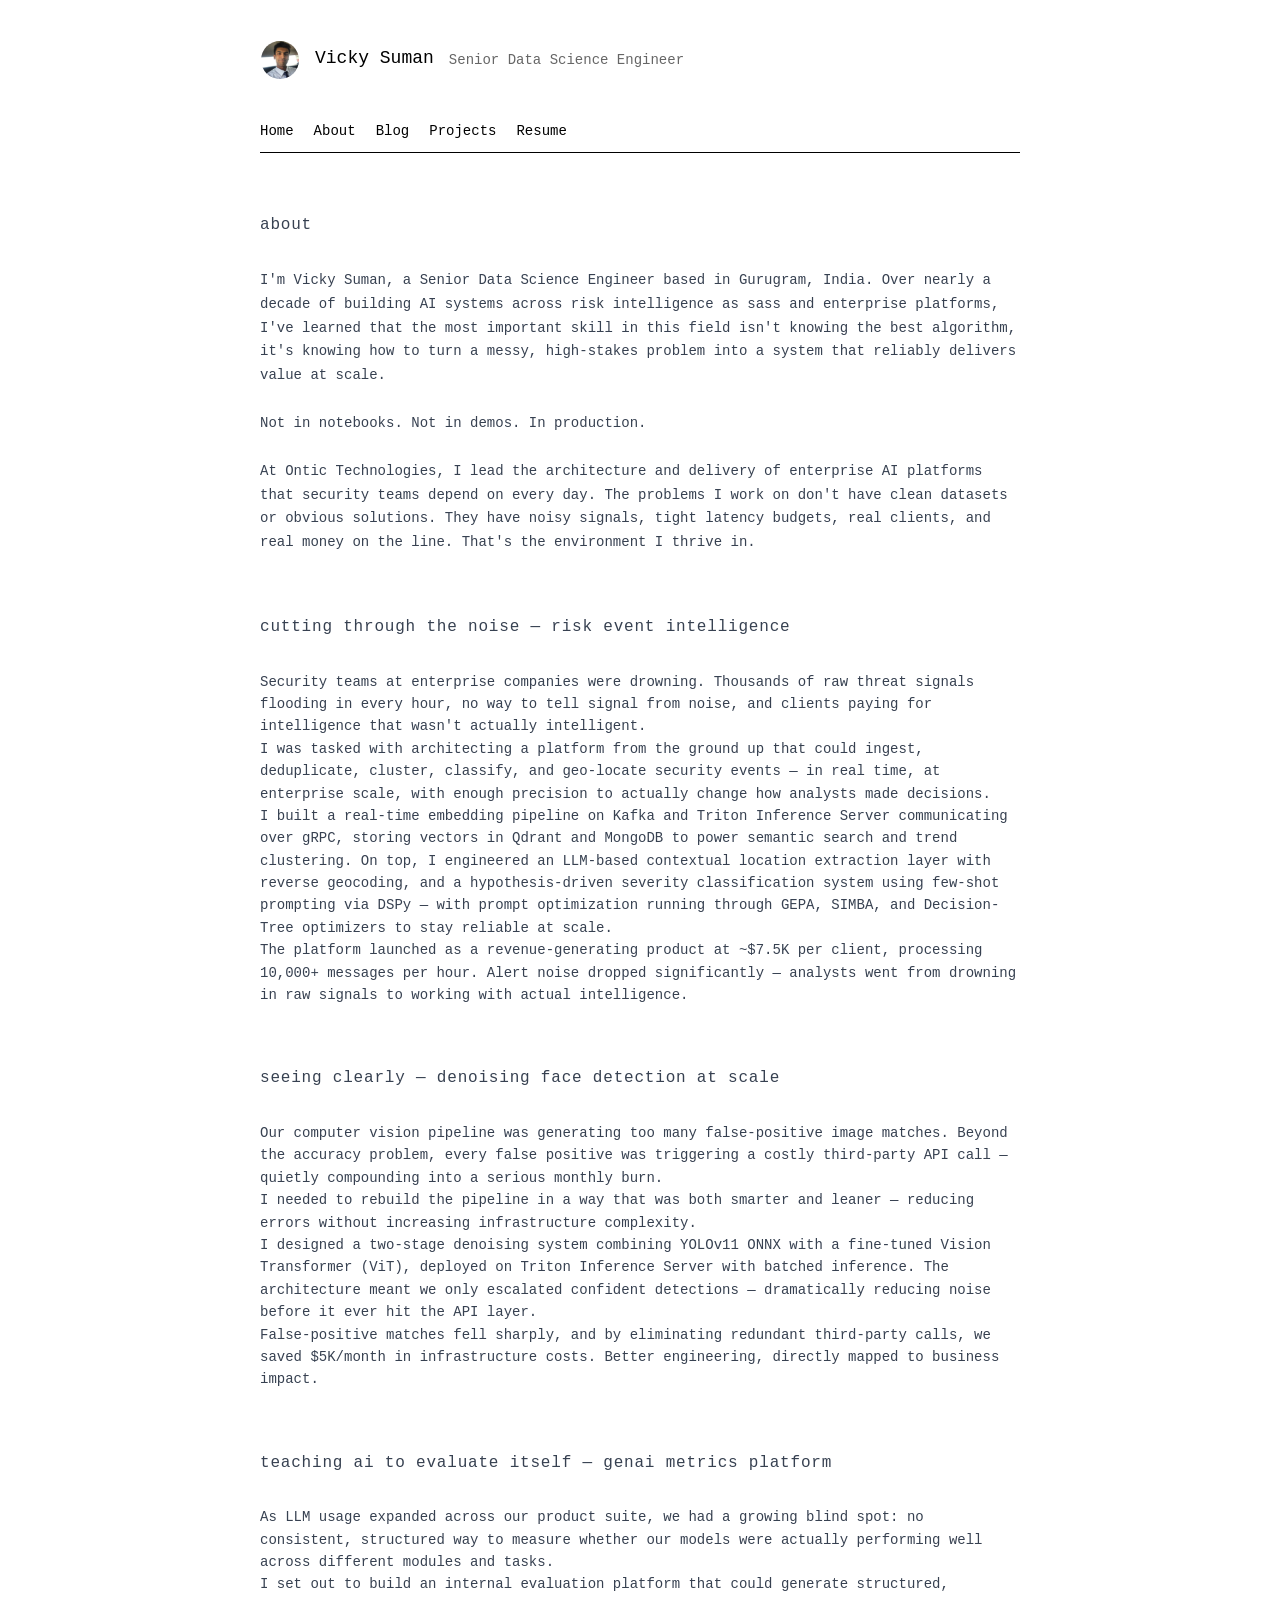
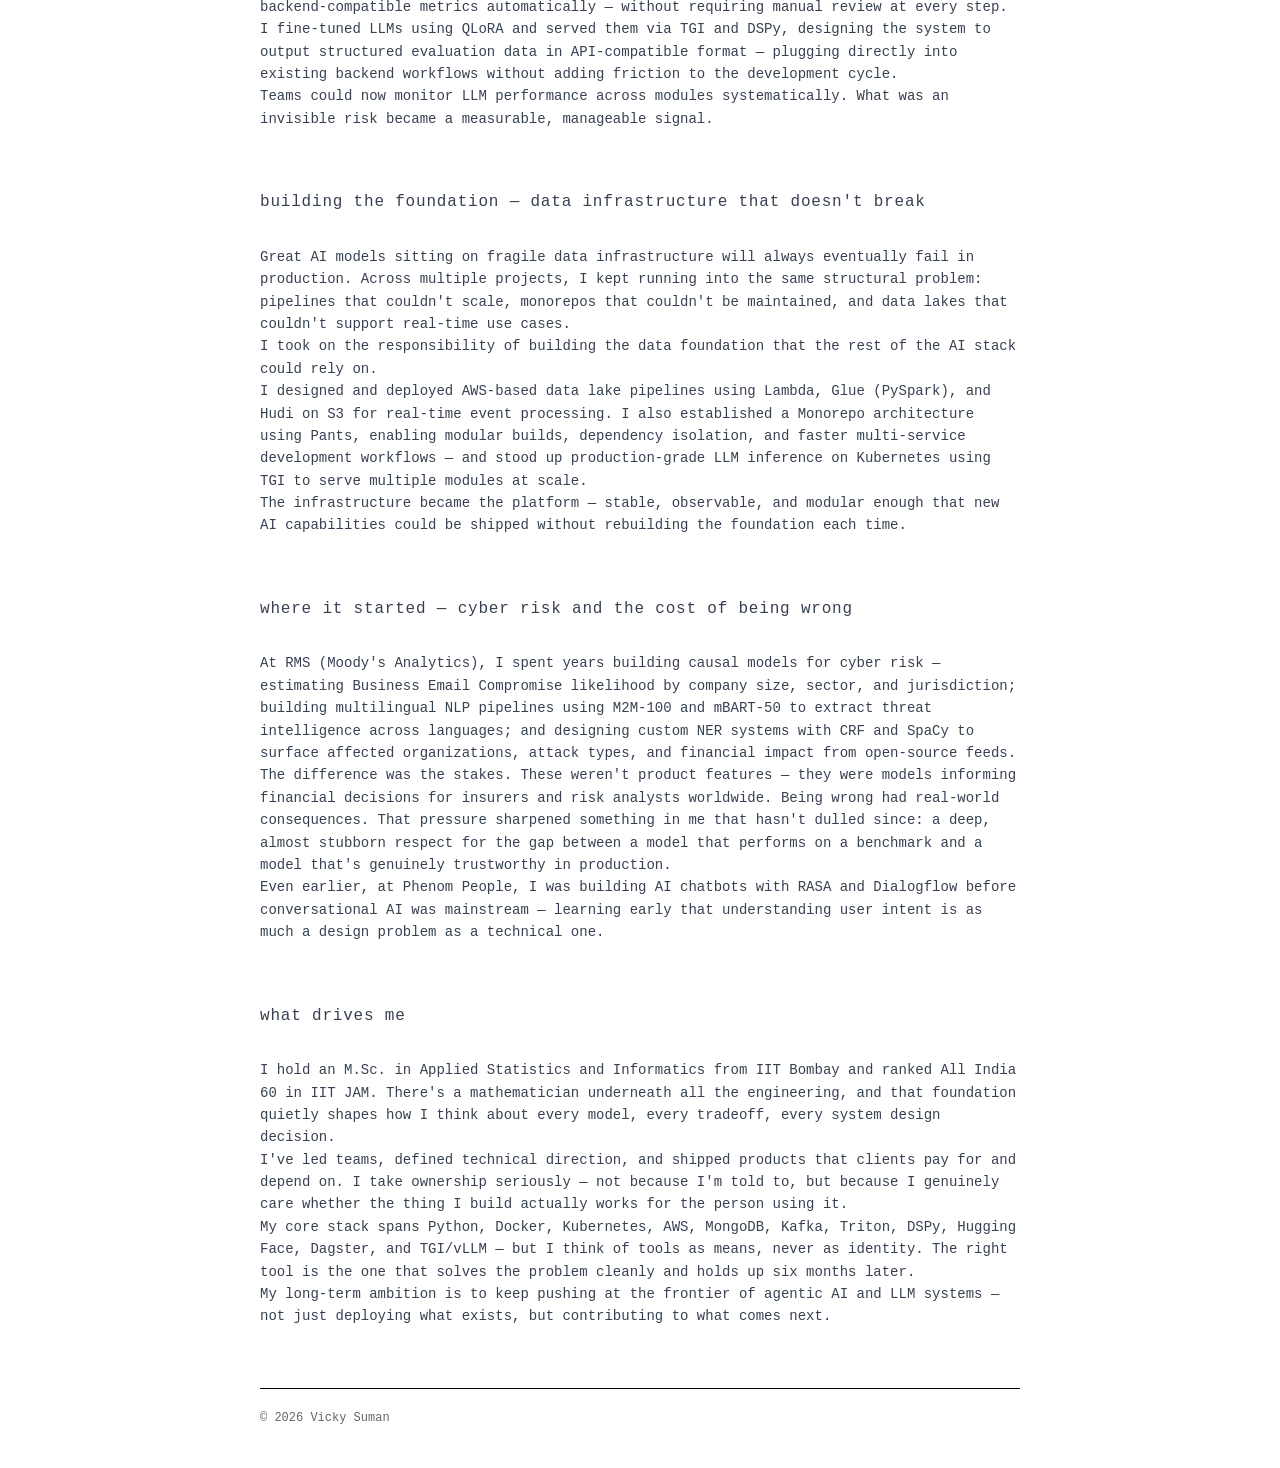
==== commit 8a58d7ef: "[github-io][workspace] fix dir" ====
--- a/about.html
+++ b/about.html
@@ -67,9 +67,9 @@
                 <p>
                     I'm Vicky Suman, a Senior Data Science Engineer based in
                     Gurugram, India. Over nearly a decade of building AI systems
-                    across cybersecurity, risk intelligence, and enterprise
+                    across risk intelligence as sass and enterprise
                     platforms, I've learned that the most important skill in
-                    this field isn't knowing the best algorithm — it's knowing
+                    this field isn't knowing the best algorithm, it's knowing
                     how to turn a messy, high-stakes problem into a system that
                     reliably delivers value at scale.
                 </p>
